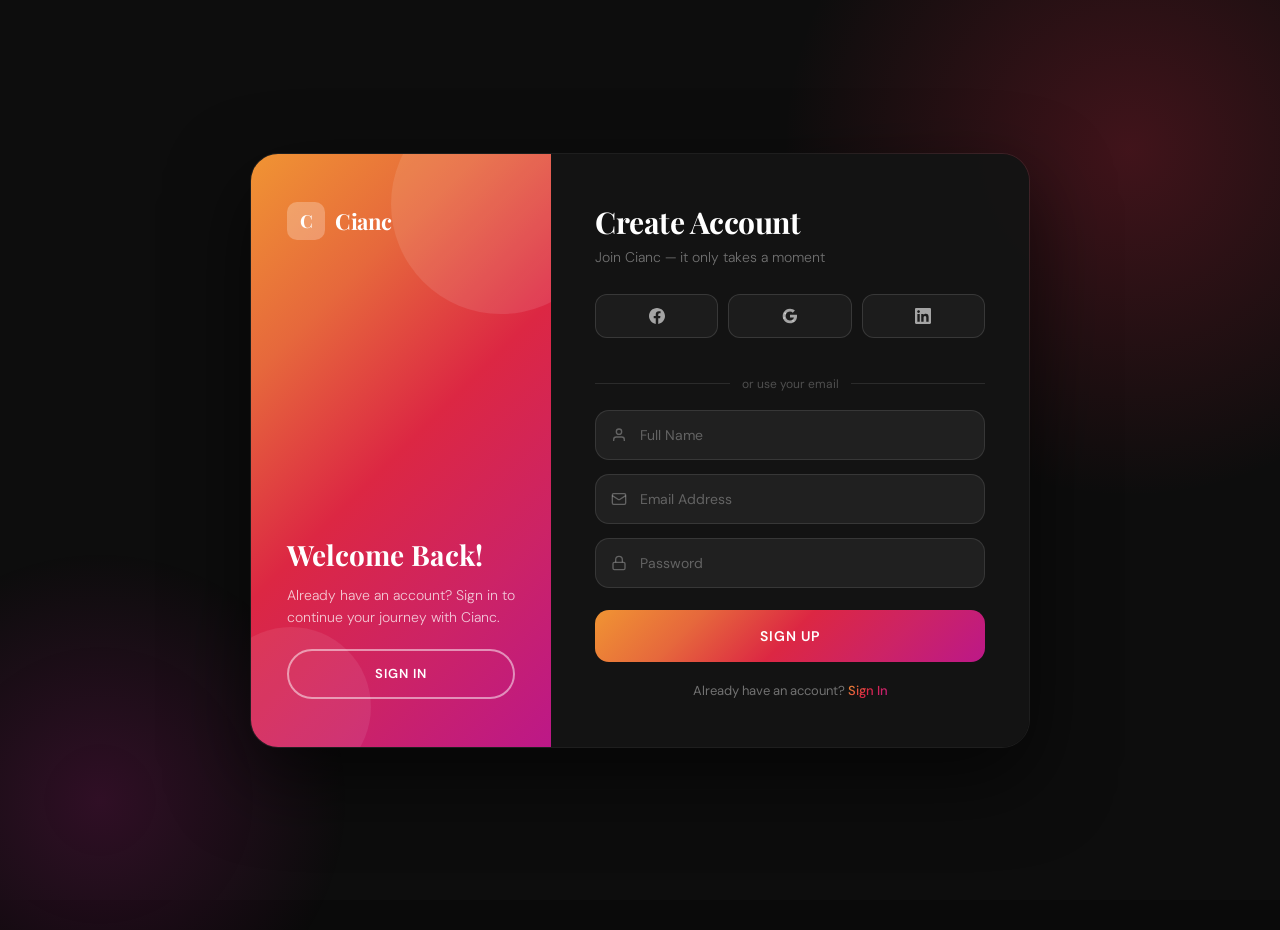
==== Home/index.html @ 983616e8 "Rename Index.html to Home/index.html" ====
<!DOCTYPE html>
<html lang="en">
<head>
<meta charset="UTF-8">
<meta name="viewport" content="width=device-width, initial-scale=1.0">
<title>Cianc</title>
<link href="https://fonts.googleapis.com/css2?family=Playfair+Display:wght@700&family=DM+Sans:wght@300;400;500;600&display=swap" rel="stylesheet">
<style>
  *, *::before, *::after { box-sizing: border-box; margin: 0; padding: 0; }

  :root {
    --ig-grad: linear-gradient(135deg, #f09433 0%, #e6683c 25%, #dc2743 50%, #cc2366 75%, #bc1888 100%);
    --ig-grad-soft: linear-gradient(135deg, #f7a44b 0%, #e8714f 25%, #e03c5a 50%, #d4317a 75%, #c42596 100%);
  }

  body {
    font-family: 'DM Sans', sans-serif;
    background: #0a0a0a;
    min-height: 100vh;
    overflow: hidden;
  }

  /* ───── VIEWS ───── */
  .view {
    position: absolute;
    inset: 0;
    display: flex;
    align-items: center;
    justify-content: center;
    opacity: 0;
    pointer-events: none;
    transition: opacity 0.6s ease, transform 0.6s ease;
  }
  .view.active {
    opacity: 1;
    pointer-events: all;
    transform: translateY(0) !important;
  }
  #view-signup { transform: translateY(30px); }
  #view-login  { transform: translateY(30px); }
  #view-home   { transform: translateY(30px); }

  /* ───── BG GRADIENT ───── */
  .bg-blob {
    position: fixed;
    inset: 0;
    z-index: -1;
    background: #0d0d0d;
  }
  .bg-blob::before {
    content: '';
    position: absolute;
    width: 700px; height: 700px;
    border-radius: 50%;
    background: radial-gradient(circle, rgba(220,39,67,0.25) 0%, transparent 70%);
    top: -200px; right: -200px;
    animation: pulse 6s ease-in-out infinite;
  }
  .bg-blob::after {
    content: '';
    position: absolute;
    width: 500px; height: 500px;
    border-radius: 50%;
    background: radial-gradient(circle, rgba(188,24,136,0.2) 0%, transparent 70%);
    bottom: -150px; left: -150px;
    animation: pulse 8s ease-in-out infinite reverse;
  }
  @keyframes pulse {
    0%, 100% { transform: scale(1); opacity: 0.7; }
    50% { transform: scale(1.15); opacity: 1; }
  }

  /* ───── CARD ───── */
  .card {
    background: rgba(255,255,255,0.04);
    backdrop-filter: blur(24px);
    border: 1px solid rgba(255,255,255,0.08);
    border-radius: 28px;
    width: 420px;
    max-width: 94vw;
    padding: 48px 44px;
    box-shadow: 0 30px 80px rgba(0,0,0,0.5);
  }

  /* ───── SPLIT CARD (signup) ───── */
  .split-card {
    display: flex;
    width: 780px;
    max-width: 96vw;
    min-height: 520px;
    border-radius: 28px;
    overflow: hidden;
    box-shadow: 0 30px 80px rgba(0,0,0,0.6);
    border: 1px solid rgba(255,255,255,0.07);
  }

  .split-left {
    width: 300px;
    flex-shrink: 0;
    background: var(--ig-grad);
    padding: 48px 36px;
    display: flex;
    flex-direction: column;
    justify-content: space-between;
    position: relative;
    overflow: hidden;
  }
  .split-left::before {
    content: '';
    position: absolute;
    width: 220px; height: 220px;
    border-radius: 50%;
    background: rgba(255,255,255,0.1);
    top: -60px; right: -60px;
  }
  .split-left::after {
    content: '';
    position: absolute;
    width: 160px; height: 160px;
    border-radius: 50%;
    background: rgba(255,255,255,0.08);
    bottom: -40px; left: -40px;
  }

  .split-left .brand {
    display: flex;
    align-items: center;
    gap: 10px;
    z-index: 1;
  }

  .split-right {
    flex: 1;
    background: rgba(20,20,20,0.98);
    padding: 48px 44px;
    display: flex;
    flex-direction: column;
    justify-content: center;
  }

  /* ───── LOGO ───── */
  .logo-icon {
    width: 38px; height: 38px;
    background: rgba(255,255,255,0.25);
    border-radius: 10px;
    display: flex; align-items: center; justify-content: center;
    font-family: 'Playfair Display', serif;
    font-size: 18px;
    color: white;
    font-weight: 700;
  }
  .logo-text {
    font-family: 'Playfair Display', serif;
    font-size: 22px;
    color: white;
    font-weight: 700;
    letter-spacing: -0.5px;
  }

  .card .logo-row {
    display: flex; align-items: center; gap: 10px;
    margin-bottom: 32px;
  }
  .card .logo-row .logo-icon {
    background: var(--ig-grad);
    width: 40px; height: 40px;
    border-radius: 12px;
  }
  .card .logo-row .logo-text {
    background: var(--ig-grad);
    -webkit-background-clip: text;
    -webkit-text-fill-color: transparent;
    background-clip: text;
    font-size: 26px;
  }

  /* ───── TYPOGRAPHY ───── */
  h1 {
    font-family: 'Playfair Display', serif;
    font-size: 30px;
    color: #fff;
    margin-bottom: 6px;
    letter-spacing: -0.5px;
  }
  .subtitle {
    font-size: 14px;
    color: rgba(255,255,255,0.4);
    margin-bottom: 28px;
    font-weight: 300;
  }

  .split-left h2 {
    font-family: 'Playfair Display', serif;
    font-size: 28px;
    color: white;
    margin-bottom: 12px;
    z-index: 1;
    line-height: 1.2;
  }
  .split-left p {
    font-size: 14px;
    color: rgba(255,255,255,0.75);
    font-weight: 300;
    line-height: 1.6;
    z-index: 1;
  }

  /* ───── SOCIAL BUTTONS ───── */
  .social-row {
    display: flex;
    gap: 10px;
    margin-bottom: 20px;
  }
  .social-btn {
    flex: 1;
    height: 44px;
    border: 1px solid rgba(255,255,255,0.12);
    background: rgba(255,255,255,0.04);
    border-radius: 12px;
    color: rgba(255,255,255,0.6);
    font-size: 13px;
    font-family: 'DM Sans', sans-serif;
    cursor: pointer;
    display: flex; align-items: center; justify-content: center; gap: 6px;
    transition: all 0.2s;
  }
  .social-btn:hover {
    background: rgba(255,255,255,0.08);
    color: white;
    border-color: rgba(255,255,255,0.2);
  }

  .divider {
    display: flex; align-items: center; gap: 12px;
    margin: 18px 0;
    color: rgba(255,255,255,0.25);
    font-size: 12px;
  }
  .divider::before, .divider::after {
    content: '';
    flex: 1;
    height: 1px;
    background: rgba(255,255,255,0.1);
  }

  /* ───── INPUTS ───── */
  .input-wrap {
    position: relative;
    margin-bottom: 14px;
  }
  .input-wrap svg {
    position: absolute;
    left: 16px; top: 50%; transform: translateY(-50%);
    width: 16px; height: 16px;
    color: rgba(255,255,255,0.3);
    pointer-events: none;
  }
  input {
    width: 100%;
    height: 50px;
    padding: 0 16px 0 44px;
    background: rgba(255,255,255,0.06);
    border: 1px solid rgba(255,255,255,0.1);
    border-radius: 14px;
    color: white;
    font-family: 'DM Sans', sans-serif;
    font-size: 14px;
    outline: none;
    transition: all 0.2s;
  }
  input::placeholder { color: rgba(255,255,255,0.3); }
  input:focus {
    background: rgba(255,255,255,0.08);
    border-color: #dc2743;
    box-shadow: 0 0 0 3px rgba(220,39,67,0.12);
  }

  /* ───── BUTTONS ───── */
  .btn-primary {
    width: 100%;
    height: 52px;
    background: var(--ig-grad);
    border: none;
    border-radius: 14px;
    color: white;
    font-family: 'DM Sans', sans-serif;
    font-size: 14px;
    font-weight: 600;
    letter-spacing: 1px;
    cursor: pointer;
    margin-top: 8px;
    position: relative;
    overflow: hidden;
    transition: transform 0.2s, box-shadow 0.2s;
  }
  .btn-primary::after {
    content: '';
    position: absolute;
    inset: 0;
    background: rgba(255,255,255,0);
    transition: background 0.2s;
  }
  .btn-primary:hover {
    transform: translateY(-2px);
    box-shadow: 0 12px 30px rgba(220,39,67,0.35);
  }
  .btn-primary:hover::after { background: rgba(255,255,255,0.08); }
  .btn-primary:active { transform: translateY(0); }

  .btn-outline {
    width: 100%;
    height: 50px;
    background: transparent;
    border: 2px solid rgba(255,255,255,0.5);
    border-radius: 25px;
    color: white;
    font-family: 'DM Sans', sans-serif;
    font-size: 13px;
    font-weight: 600;
    letter-spacing: 1px;
    cursor: pointer;
    z-index: 1;
    transition: all 0.2s;
    margin-top: 20px;
  }
  .btn-outline:hover {
    background: rgba(255,255,255,0.15);
    border-color: white;
  }

  /* ───── LINK ───── */
  .link-row {
    text-align: center;
    margin-top: 20px;
    font-size: 13px;
    color: rgba(255,255,255,0.4);
  }
  .link-row a {
    background: var(--ig-grad);
    -webkit-background-clip: text;
    -webkit-text-fill-color: transparent;
    background-clip: text;
    cursor: pointer;
    font-weight: 500;
    text-decoration: none;
  }
  .link-row a:hover { opacity: 0.8; }

  .forgot {
    text-align: right;
    margin-top: -6px;
    margin-bottom: 14px;
    font-size: 12px;
  }
  .forgot a {
    background: var(--ig-grad);
    -webkit-background-clip: text;
    -webkit-text-fill-color: transparent;
    background-clip: text;
    cursor: pointer;
  }

  /* ───── HOME PAGE ───── */
  #view-home {
    background: #0d0d0d;
    flex-direction: column;
    overflow-y: auto;
    overflow-x: hidden;
  }

  .home-nav {
    position: fixed;
    top: 0; left: 0; right: 0;
    height: 64px;
    background: rgba(13,13,13,0.9);
    backdrop-filter: blur(12px);
    border-bottom: 1px solid rgba(255,255,255,0.06);
    display: flex; align-items: center; justify-content: space-between;
    padding: 0 32px;
    z-index: 100;
  }
  .home-nav .nav-brand {
    display: flex; align-items: center; gap: 10px;
  }
  .home-nav .nav-brand .logo-icon {
    background: var(--ig-grad);
    width: 34px; height: 34px;
    border-radius: 10px;
    font-size: 16px;
  }
  .home-nav .nav-brand span {
    font-family: 'Playfair Display', serif;
    font-size: 22px;
    background: var(--ig-grad);
    -webkit-background-clip: text;
    -webkit-text-fill-color: transparent;
    background-clip: text;
  }
  .nav-avatar {
    width: 36px; height: 36px;
    border-radius: 50%;
    background: var(--ig-grad);
    display: flex; align-items: center; justify-content: center;
    font-weight: 600; font-size: 14px; color: white;
    cursor: pointer;
  }

  .home-content {
    padding-top: 100px;
    width: 100%;
    max-width: 900px;
    margin: 0 auto;
    padding-left: 24px;
    padding-right: 24px;
    padding-bottom: 60px;
  }

  .home-hero {
    text-align: center;
    padding: 60px 0 40px;
  }
  .home-hero h1 {
    font-size: 52px;
    line-height: 1.1;
    background: var(--ig-grad);
    -webkit-background-clip: text;
    -webkit-text-fill-color: transparent;
    background-clip: text;
    margin-bottom: 16px;
  }
  .home-hero p {
    font-size: 16px;
    color: rgba(255,255,255,0.45);
    max-width: 420px;
    margin: 0 auto;
    line-height: 1.7;
    font-weight: 300;
  }

  .home-greeting {
    text-align: center;
    margin-bottom: 10px;
    font-size: 14px;
    color: rgba(255,255,255,0.35);
    font-weight: 300;
  }
  .home-greeting strong {
    color: rgba(255,255,255,0.7);
    font-weight: 500;
  }

  .stats-row {
    display: grid;
    grid-template-columns: repeat(3, 1fr);
    gap: 16px;
    margin: 40px 0;
  }
  .stat-card {
    background: rgba(255,255,255,0.04);
    border: 1px solid rgba(255,255,255,0.07);
    border-radius: 20px;
    padding: 28px;
    text-align: center;
  }
  .stat-number {
    font-family: 'Playfair Display', serif;
    font-size: 36px;
    background: var(--ig-grad);
    -webkit-background-clip: text;
    -webkit-text-fill-color: transparent;
    background-clip: text;
  }
  .stat-label {
    font-size: 12px;
    color: rgba(255,255,255,0.35);
    margin-top: 4px;
    font-weight: 300;
    letter-spacing: 0.5px;
  }

  .feed-grid {
    display: grid;
    grid-template-columns: repeat(3, 1fr);
    gap: 12px;
    margin-top: 32px;
  }
  .feed-item {
    aspect-ratio: 1;
    border-radius: 16px;
    background: var(--ig-grad);
    position: relative;
    overflow: hidden;
    cursor: pointer;
  }
  .feed-item:nth-child(2) { background: linear-gradient(135deg, #4facfe, #00f2fe); }
  .feed-item:nth-child(3) { background: linear-gradient(135deg, #43e97b, #38f9d7); }
  .feed-item:nth-child(4) { background: linear-gradient(135deg, #fa709a, #fee140); }
  .feed-item:nth-child(5) { background: linear-gradient(135deg, #a18cd1, #fbc2eb); }
  .feed-item:nth-child(6) { background: linear-gradient(135deg, #ffecd2, #fcb69f); }
  .feed-item::after {
    content: '';
    position: absolute;
    inset: 0;
    background: rgba(0,0,0,0);
    transition: background 0.2s;
  }
  .feed-item:hover::after { background: rgba(0,0,0,0.25); }
  .feed-label {
    position: absolute; bottom: 14px; left: 14px;
    color: white;
    font-size: 12px;
    font-weight: 500;
    z-index: 1;
    text-shadow: 0 2px 6px rgba(0,0,0,0.3);
  }

  .section-title {
    font-family: 'Playfair Display', serif;
    font-size: 20px;
    color: white;
    margin: 40px 0 16px;
  }

  /* loading spinner for button */
  .btn-primary .spinner {
    display: none;
    width: 18px; height: 18px;
    border: 2px solid rgba(255,255,255,0.4);
    border-top-color: white;
    border-radius: 50%;
    animation: spin 0.6s linear infinite;
    margin: 0 auto;
  }
  @keyframes spin { to { transform: rotate(360deg); } }
  .btn-primary.loading .btn-label { display: none; }
  .btn-primary.loading .spinner { display: block; }

  /* error */
  .error-msg {
    color: #ff6b6b;
    font-size: 12px;
    margin-top: -8px;
    margin-bottom: 8px;
    display: none;
    padding-left: 4px;
  }
  .error-msg.show { display: block; }

  /* toast */
  .toast {
    position: fixed;
    bottom: 32px; left: 50%; transform: translateX(-50%) translateY(20px);
    background: rgba(30,30,30,0.95);
    border: 1px solid rgba(255,255,255,0.1);
    color: white; font-size: 13px;
    padding: 12px 24px;
    border-radius: 50px;
    backdrop-filter: blur(12px);
    opacity: 0;
    transition: all 0.3s;
    z-index: 999;
    white-space: nowrap;
  }
  .toast.show { opacity: 1; transform: translateX(-50%) translateY(0); }

  @media (max-width: 680px) {
    .split-card { flex-direction: column; }
    .split-left { width: 100%; padding: 32px 28px; }
    .split-right { padding: 28px; }
    .stats-row { grid-template-columns: repeat(2, 1fr); }
    .feed-grid { grid-template-columns: repeat(2, 1fr); }
    .home-hero h1 { font-size: 36px; }
    .card { padding: 36px 28px; }
  }
</style>
</head>
<body>

<div class="bg-blob"></div>
<div class="toast" id="toast"></div>

<!-- ═══ SIGNUP VIEW ═══ -->
<div class="view active" id="view-signup">
  <div class="split-card">
    <div class="split-left">
      <div class="brand">
        <div class="logo-icon">C</div>
        <span class="logo-text">Cianc</span>
      </div>
      <div>
        <h2>Welcome Back!</h2>
        <p>Already have an account? Sign in to continue your journey with Cianc.</p>
        <button class="btn-outline" onclick="switchView('login')">SIGN IN</button>
      </div>
    </div>
    <div class="split-right">
      <h1>Create Account</h1>
      <p class="subtitle">Join Cianc — it only takes a moment</p>

      <div class="social-row">
        <button class="social-btn">
          <svg viewBox="0 0 24 24" fill="currentColor" width="16" height="16"><path d="M24 12.073c0-6.627-5.373-12-12-12s-12 5.373-12 12c0 5.99 4.388 10.954 10.125 11.854v-8.385H7.078v-3.47h3.047V9.43c0-3.007 1.792-4.669 4.533-4.669 1.312 0 2.686.235 2.686.235v2.953H15.83c-1.491 0-1.956.925-1.956 1.874v2.25h3.328l-.532 3.47h-2.796v8.385C19.612 23.027 24 18.062 24 12.073z"/></svg>
        </button>
        <button class="social-btn">
          <svg viewBox="0 0 24 24" fill="currentColor" width="16" height="16"><path d="M22.56 12.25c0-.78-.07-1.53-.2-2.25H12v4.26h5.92c-.26 1.37-1.04 2.53-2.21 3.31v2.77h3.57c2.08-1.92 3.28-4.74 3.28-8.09z"/><path d="M12 23c2.97 0 5.46-.98 7.28-2.66l-3.57-2.77c-.98.66-2.23 1.06-3.71 1.06-2.86 0-5.29-1.93-6.16-4.53H2.18v2.84C3.99 20.53 7.7 23 12 23z"/><path d="M5.84 14.09c-.22-.66-.35-1.36-.35-2.09s.13-1.43.35-2.09V7.07H2.18C1.43 8.55 1 10.22 1 12s.43 3.45 1.18 4.93l2.85-2.22.81-.62z"/><path d="M12 5.38c1.62 0 3.06.56 4.21 1.64l3.15-3.15C17.45 2.09 14.97 1 12 1 7.7 1 3.99 3.47 2.18 7.07l3.66 2.84c.87-2.6 3.3-4.53 6.16-4.53z"/></svg>
        </button>
        <button class="social-btn">
          <svg viewBox="0 0 24 24" fill="currentColor" width="16" height="16"><path d="M20.447 20.452h-3.554v-5.569c0-1.328-.027-3.037-1.852-3.037-1.853 0-2.136 1.445-2.136 2.939v5.667H9.351V9h3.414v1.561h.046c.477-.9 1.637-1.85 3.37-1.85 3.601 0 4.267 2.37 4.267 5.455v6.286zM5.337 7.433c-1.144 0-2.063-.926-2.063-2.065 0-1.138.92-2.063 2.063-2.063 1.14 0 2.064.925 2.064 2.063 0 1.139-.925 2.065-2.064 2.065zm1.782 13.019H3.555V9h3.564v11.452zM22.225 0H1.771C.792 0 0 .774 0 1.729v20.542C0 23.227.792 24 1.771 24h20.451C23.2 24 24 23.227 24 22.271V1.729C24 .774 23.2 0 22.222 0h.003z"/></svg>
        </button>
      </div>

      <div class="divider">or use your email</div>

      <div class="input-wrap">
        <svg viewBox="0 0 24 24" fill="none" stroke="currentColor" stroke-width="2"><path d="M20 21v-2a4 4 0 0 0-4-4H8a4 4 0 0 0-4 4v2"/><circle cx="12" cy="7" r="4"/></svg>
        <input type="text" id="su-name" placeholder="Full Name">
      </div>
      <div class="input-wrap">
        <svg viewBox="0 0 24 24" fill="none" stroke="currentColor" stroke-width="2"><rect x="2" y="4" width="20" height="16" rx="2"/><path d="m22 7-8.97 5.7a1.94 1.94 0 0 1-2.06 0L2 7"/></svg>
        <input type="email" id="su-email" placeholder="Email Address">
      </div>
      <div class="input-wrap">
        <svg viewBox="0 0 24 24" fill="none" stroke="currentColor" stroke-width="2"><rect x="3" y="11" width="18" height="11" rx="2"/><path d="M7 11V7a5 5 0 0 1 10 0v4"/></svg>
        <input type="password" id="su-pass" placeholder="Password">
      </div>
      <div class="error-msg" id="su-error">Please fill in all fields.</div>
      <button class="btn-primary" id="su-btn" onclick="doSignup()">
        <span class="btn-label">SIGN UP</span>
        <div class="spinner"></div>
      </button>

      <div class="link-row">Already have an account? <a onclick="switchView('login')">Sign In</a></div>
    </div>
  </div>
</div>

<!-- ═══ LOGIN VIEW ═══ -->
<div class="view" id="view-login">
  <div class="split-card" style="flex-direction:row-reverse">
    <div class="split-left" style="border-radius: 0 28px 28px 0">
      <div class="brand">
        <div class="logo-icon">C</div>
        <span class="logo-text">Cianc</span>
      </div>
      <div>
        <h2>Hello, Friend!</h2>
        <p>New here? Create an account and start your journey with Cianc today.</p>
        <button class="btn-outline" onclick="switchView('signup')">SIGN UP</button>
      </div>
    </div>
    <div class="split-right" style="border-radius: 28px 0 0 28px">
      <h1>Sign In to Cianc</h1>
      <p class="subtitle">Good to see you again</p>

      <div class="social-row">
        <button class="social-btn">
          <svg viewBox="0 0 24 24" fill="currentColor" width="16" height="16"><path d="M24 12.073c0-6.627-5.373-12-12-12s-12 5.373-12 12c0 5.99 4.388 10.954 10.125 11.854v-8.385H7.078v-3.47h3.047V9.43c0-3.007 1.792-4.669 4.533-4.669 1.312 0 2.686.235 2.686.235v2.953H15.83c-1.491 0-1.956.925-1.956 1.874v2.25h3.328l-.532 3.47h-2.796v8.385C19.612 23.027 24 18.062 24 12.073z"/></svg>
        </button>
        <button class="social-btn">
          <svg viewBox="0 0 24 24" fill="currentColor" width="16" height="16"><path d="M22.56 12.25c0-.78-.07-1.53-.2-2.25H12v4.26h5.92c-.26 1.37-1.04 2.53-2.21 3.31v2.77h3.57c2.08-1.92 3.28-4.74 3.28-8.09z"/><path d="M12 23c2.97 0 5.46-.98 7.28-2.66l-3.57-2.77c-.98.66-2.23 1.06-3.71 1.06-2.86 0-5.29-1.93-6.16-4.53H2.18v2.84C3.99 20.53 7.7 23 12 23z"/><path d="M5.84 14.09c-.22-.66-.35-1.36-.35-2.09s.13-1.43.35-2.09V7.07H2.18C1.43 8.55 1 10.22 1 12s.43 3.45 1.18 4.93l2.85-2.22.81-.62z"/><path d="M12 5.38c1.62 0 3.06.56 4.21 1.64l3.15-3.15C17.45 2.09 14.97 1 12 1 7.7 1 3.99 3.47 2.18 7.07l3.66 2.84c.87-2.6 3.3-4.53 6.16-4.53z"/></svg>
        </button>
        <button class="social-btn">
          <svg viewBox="0 0 24 24" fill="currentColor" width="16" height="16"><path d="M20.447 20.452h-3.554v-5.569c0-1.328-.027-3.037-1.852-3.037-1.853 0-2.136 1.445-2.136 2.939v5.667H9.351V9h3.414v1.561h.046c.477-.9 1.637-1.85 3.37-1.85 3.601 0 4.267 2.37 4.267 5.455v6.286zM5.337 7.433c-1.144 0-2.063-.926-2.063-2.065 0-1.138.92-2.063 2.063-2.063 1.14 0 2.064.925 2.064 2.063 0 1.139-.925 2.065-2.064 2.065zm1.782 13.019H3.555V9h3.564v11.452zM22.225 0H1.771C.792 0 0 .774 0 1.729v20.542C0 23.227.792 24 1.771 24h20.451C23.2 24 24 23.227 24 22.271V1.729C24 .774 23.2 0 22.222 0h.003z"/></svg>
        </button>
      </div>

      <div class="divider">or use your email</div>

      <div class="input-wrap">
        <svg viewBox="0 0 24 24" fill="none" stroke="currentColor" stroke-width="2"><rect x="2" y="4" width="20" height="16" rx="2"/><path d="m22 7-8.97 5.7a1.94 1.94 0 0 1-2.06 0L2 7"/></svg>
        <input type="email" id="li-email" placeholder="Email Address">
      </div>
      <div class="input-wrap">
        <svg viewBox="0 0 24 24" fill="none" stroke="currentColor" stroke-width="2"><rect x="3" y="11" width="18" height="11" rx="2"/><path d="M7 11V7a5 5 0 0 1 10 0v4"/></svg>
        <input type="password" id="li-pass" placeholder="Password">
      </div>
      <div class="forgot"><a>Forgot your password?</a></div>
      <div class="error-msg" id="li-error">Please enter your email and password.</div>
      <button class="btn-primary" id="li-btn" onclick="doLogin()">
        <span class="btn-label">SIGN IN</span>
        <div class="spinner"></div>
      </button>

      <div class="link-row">New to Cianc? <a onclick="switchView('signup')">Create an account</a></div>
    </div>
  </div>
</div>

<!-- ═══ HOME VIEW ═══ -->
<div class="view" id="view-home">
  <nav class="home-nav">
    <div class="nav-brand">
      <div class="logo-icon">C</div>
      <span>Cianc</span>
    </div>
    <div class="nav-avatar" id="nav-av">U</div>
  </nav>

  <div class="home-content">
    <div class="home-hero">
      <div class="home-greeting">Welcome back, <strong id="user-name-display">Friend</strong></div>
      <h1>Your Creative Space</h1>
      <p>Share moments, discover stories, and connect with the people that matter most to you.</p>
    </div>

    <div class="stats-row">
      <div class="stat-card">
        <div class="stat-number">248</div>
        <div class="stat-label">POSTS</div>
      </div>
      <div class="stat-card">
        <div class="stat-number">4.2K</div>
        <div class="stat-label">FOLLOWERS</div>
      </div>
      <div class="stat-card">
        <div class="stat-number">531</div>
        <div class="stat-label">FOLLOWING</div>
      </div>
    </div>

    <div class="section-title">Explore</div>
    <div class="feed-grid">
      <div class="feed-item"><span class="feed-label">Trending</span></div>
      <div class="feed-item"><span class="feed-label">Travel</span></div>
      <div class="feed-item"><span class="feed-label">Nature</span></div>
      <div class="feed-item"><span class="feed-label">Design</span></div>
      <div class="feed-item"><span class="feed-label">Art</span></div>
      <div class="feed-item"><span class="feed-label">Lifestyle</span></div>
    </div>
  </div>
</div>

<script>
  let currentUser = {};

  function switchView(to) {
    document.querySelectorAll('.view').forEach(v => v.classList.remove('active'));
    const next = document.getElementById('view-' + to);
    // reset transform for animation
    if (to === 'login') next.style.transform = 'translateY(30px)';
    if (to === 'signup') next.style.transform = 'translateY(30px)';
    requestAnimationFrame(() => {
      next.classList.add('active');
    });
  }

  function showToast(msg) {
    const t = document.getElementById('toast');
    t.textContent = msg;
    t.classList.add('show');
    setTimeout(() => t.classList.remove('show'), 2800);
  }

  function setLoading(btn, on) {
    if (on) btn.classList.add('loading');
    else btn.classList.remove('loading');
  }

  function doSignup() {
    const name = document.getElementById('su-name').value.trim();
    const email = document.getElementById('su-email').value.trim();
    const pass = document.getElementById('su-pass').value;
    const err = document.getElementById('su-error');
    const btn = document.getElementById('su-btn');

    if (!name || !email || !pass) {
      err.textContent = 'Please fill in all fields.';
      err.classList.add('show');
      return;
    }
    if (!email.includes('@')) {
      err.textContent = 'Please enter a valid email.';
      err.classList.add('show');
      return;
    }
    if (pass.length < 6) {
      err.textContent = 'Password must be at least 6 characters.';
      err.classList.add('show');
      return;
    }
    err.classList.remove('show');
    setLoading(btn, true);

    // store user, go to home
    currentUser = { name, email };
    setTimeout(() => {
      setLoading(btn, false);
      goHome();
    }, 1200);
  }

  function doLogin() {
    const email = document.getElementById('li-email').value.trim();
    const pass = document.getElementById('li-pass').value;
    const err = document.getElementById('li-error');
    const btn = document.getElementById('li-btn');

    if (!email || !pass) {
      err.textContent = 'Please enter your email and password.';
      err.classList.add('show');
      return;
    }
    err.classList.remove('show');
    setLoading(btn, true);

    // mock login — accept any credentials
    currentUser = { name: email.split('@')[0], email };
    setTimeout(() => {
      setLoading(btn, false);
      goHome();
    }, 1200);
  }

  function goHome() {
    const displayName = currentUser.name
      ? currentUser.name.charAt(0).toUpperCase() + currentUser.name.slice(1)
      : 'Friend';
    document.getElementById('user-name-display').textContent = displayName;
    document.getElementById('nav-av').textContent = displayName.charAt(0).toUpperCase();

    document.querySelectorAll('.view').forEach(v => v.classList.remove('active'));
    const home = document.getElementById('view-home');
    home.style.transform = 'translateY(30px)';
    requestAnimationFrame(() => home.classList.add('active'));
    showToast('Welcome to Cianc, ' + displayName + '! 🎉');
  }

  // Allow Enter key on inputs
  document.addEventListener('keydown', e => {
    if (e.key !== 'Enter') return;
    if (document.getElementById('view-signup').classList.contains('active')) doSignup();
    else if (document.getElementById('view-login').classList.contains('active')) doLogin();
  });
</script>
</body>
</html>
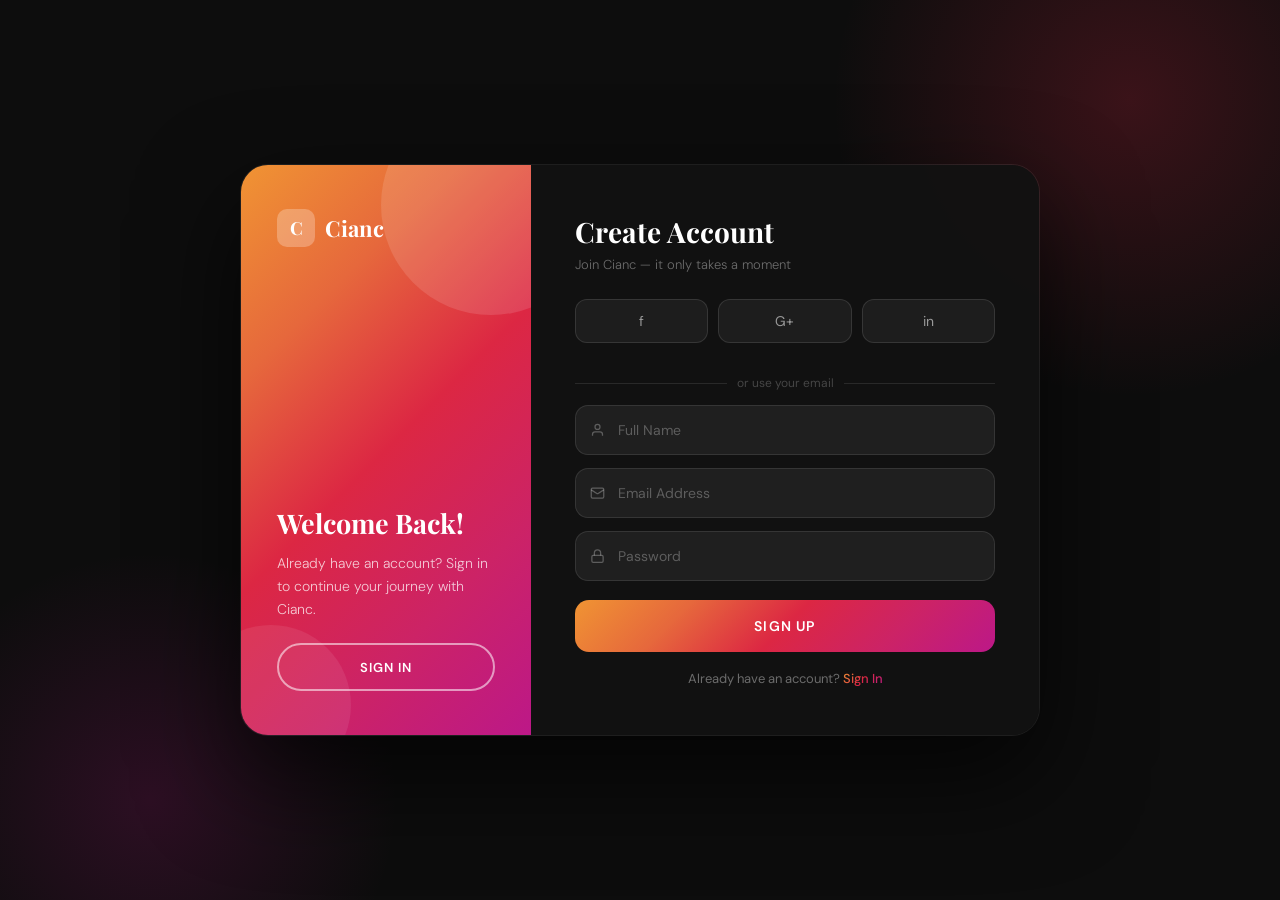
==== commit f0592bf4: "Add initial HTML structure and styles for Cianc" ====
--- a/Home/index.html
+++ b/Home/index.html
@@ -4,833 +4,455 @@
 <meta charset="UTF-8">
 <meta name="viewport" content="width=device-width, initial-scale=1.0">
 <title>Cianc</title>
-<link href="https://fonts.googleapis.com/css2?family=Playfair+Display:wght@700&family=DM+Sans:wght@300;400;500;600&display=swap" rel="stylesheet">
 <style>
-  *, *::before, *::after { box-sizing: border-box; margin: 0; padding: 0; }
-
-  :root {
-    --ig-grad: linear-gradient(135deg, #f09433 0%, #e6683c 25%, #dc2743 50%, #cc2366 75%, #bc1888 100%);
-    --ig-grad-soft: linear-gradient(135deg, #f7a44b 0%, #e8714f 25%, #e03c5a 50%, #d4317a 75%, #c42596 100%);
-  }
-
-  body {
-    font-family: 'DM Sans', sans-serif;
-    background: #0a0a0a;
-    min-height: 100vh;
-    overflow: hidden;
-  }
-
-  /* ───── VIEWS ───── */
-  .view {
-    position: absolute;
-    inset: 0;
-    display: flex;
-    align-items: center;
-    justify-content: center;
-    opacity: 0;
-    pointer-events: none;
-    transition: opacity 0.6s ease, transform 0.6s ease;
-  }
-  .view.active {
-    opacity: 1;
-    pointer-events: all;
-    transform: translateY(0) !important;
-  }
-  #view-signup { transform: translateY(30px); }
-  #view-login  { transform: translateY(30px); }
-  #view-home   { transform: translateY(30px); }
-
-  /* ───── BG GRADIENT ───── */
-  .bg-blob {
-    position: fixed;
-    inset: 0;
-    z-index: -1;
-    background: #0d0d0d;
-  }
-  .bg-blob::before {
-    content: '';
-    position: absolute;
-    width: 700px; height: 700px;
-    border-radius: 50%;
-    background: radial-gradient(circle, rgba(220,39,67,0.25) 0%, transparent 70%);
-    top: -200px; right: -200px;
-    animation: pulse 6s ease-in-out infinite;
-  }
-  .bg-blob::after {
-    content: '';
-    position: absolute;
-    width: 500px; height: 500px;
-    border-radius: 50%;
-    background: radial-gradient(circle, rgba(188,24,136,0.2) 0%, transparent 70%);
-    bottom: -150px; left: -150px;
-    animation: pulse 8s ease-in-out infinite reverse;
-  }
-  @keyframes pulse {
-    0%, 100% { transform: scale(1); opacity: 0.7; }
-    50% { transform: scale(1.15); opacity: 1; }
-  }
-
-  /* ───── CARD ───── */
-  .card {
-    background: rgba(255,255,255,0.04);
-    backdrop-filter: blur(24px);
-    border: 1px solid rgba(255,255,255,0.08);
-    border-radius: 28px;
-    width: 420px;
-    max-width: 94vw;
-    padding: 48px 44px;
-    box-shadow: 0 30px 80px rgba(0,0,0,0.5);
-  }
-
-  /* ───── SPLIT CARD (signup) ───── */
-  .split-card {
-    display: flex;
-    width: 780px;
-    max-width: 96vw;
-    min-height: 520px;
-    border-radius: 28px;
-    overflow: hidden;
-    box-shadow: 0 30px 80px rgba(0,0,0,0.6);
-    border: 1px solid rgba(255,255,255,0.07);
-  }
-
-  .split-left {
-    width: 300px;
-    flex-shrink: 0;
-    background: var(--ig-grad);
-    padding: 48px 36px;
-    display: flex;
-    flex-direction: column;
-    justify-content: space-between;
-    position: relative;
-    overflow: hidden;
-  }
-  .split-left::before {
-    content: '';
-    position: absolute;
-    width: 220px; height: 220px;
-    border-radius: 50%;
-    background: rgba(255,255,255,0.1);
-    top: -60px; right: -60px;
-  }
-  .split-left::after {
-    content: '';
-    position: absolute;
-    width: 160px; height: 160px;
-    border-radius: 50%;
-    background: rgba(255,255,255,0.08);
-    bottom: -40px; left: -40px;
-  }
-
-  .split-left .brand {
-    display: flex;
-    align-items: center;
-    gap: 10px;
-    z-index: 1;
-  }
-
-  .split-right {
-    flex: 1;
-    background: rgba(20,20,20,0.98);
-    padding: 48px 44px;
-    display: flex;
-    flex-direction: column;
-    justify-content: center;
-  }
-
-  /* ───── LOGO ───── */
-  .logo-icon {
-    width: 38px; height: 38px;
-    background: rgba(255,255,255,0.25);
-    border-radius: 10px;
-    display: flex; align-items: center; justify-content: center;
-    font-family: 'Playfair Display', serif;
-    font-size: 18px;
-    color: white;
-    font-weight: 700;
-  }
-  .logo-text {
-    font-family: 'Playfair Display', serif;
-    font-size: 22px;
-    color: white;
-    font-weight: 700;
-    letter-spacing: -0.5px;
-  }
-
-  .card .logo-row {
-    display: flex; align-items: center; gap: 10px;
-    margin-bottom: 32px;
-  }
-  .card .logo-row .logo-icon {
-    background: var(--ig-grad);
-    width: 40px; height: 40px;
-    border-radius: 12px;
-  }
-  .card .logo-row .logo-text {
-    background: var(--ig-grad);
-    -webkit-background-clip: text;
-    -webkit-text-fill-color: transparent;
-    background-clip: text;
-    font-size: 26px;
-  }
-
-  /* ───── TYPOGRAPHY ───── */
-  h1 {
-    font-family: 'Playfair Display', serif;
-    font-size: 30px;
-    color: #fff;
-    margin-bottom: 6px;
-    letter-spacing: -0.5px;
-  }
-  .subtitle {
-    font-size: 14px;
-    color: rgba(255,255,255,0.4);
-    margin-bottom: 28px;
-    font-weight: 300;
-  }
-
-  .split-left h2 {
-    font-family: 'Playfair Display', serif;
-    font-size: 28px;
-    color: white;
-    margin-bottom: 12px;
-    z-index: 1;
-    line-height: 1.2;
-  }
-  .split-left p {
-    font-size: 14px;
-    color: rgba(255,255,255,0.75);
-    font-weight: 300;
-    line-height: 1.6;
-    z-index: 1;
-  }
-
-  /* ───── SOCIAL BUTTONS ───── */
-  .social-row {
-    display: flex;
-    gap: 10px;
-    margin-bottom: 20px;
-  }
-  .social-btn {
-    flex: 1;
-    height: 44px;
-    border: 1px solid rgba(255,255,255,0.12);
-    background: rgba(255,255,255,0.04);
-    border-radius: 12px;
-    color: rgba(255,255,255,0.6);
-    font-size: 13px;
-    font-family: 'DM Sans', sans-serif;
-    cursor: pointer;
-    display: flex; align-items: center; justify-content: center; gap: 6px;
-    transition: all 0.2s;
-  }
-  .social-btn:hover {
-    background: rgba(255,255,255,0.08);
-    color: white;
-    border-color: rgba(255,255,255,0.2);
-  }
-
-  .divider {
-    display: flex; align-items: center; gap: 12px;
-    margin: 18px 0;
-    color: rgba(255,255,255,0.25);
-    font-size: 12px;
-  }
-  .divider::before, .divider::after {
-    content: '';
-    flex: 1;
-    height: 1px;
-    background: rgba(255,255,255,0.1);
-  }
-
-  /* ───── INPUTS ───── */
-  .input-wrap {
-    position: relative;
-    margin-bottom: 14px;
-  }
-  .input-wrap svg {
-    position: absolute;
-    left: 16px; top: 50%; transform: translateY(-50%);
-    width: 16px; height: 16px;
-    color: rgba(255,255,255,0.3);
-    pointer-events: none;
-  }
-  input {
-    width: 100%;
-    height: 50px;
-    padding: 0 16px 0 44px;
-    background: rgba(255,255,255,0.06);
-    border: 1px solid rgba(255,255,255,0.1);
-    border-radius: 14px;
-    color: white;
-    font-family: 'DM Sans', sans-serif;
-    font-size: 14px;
-    outline: none;
-    transition: all 0.2s;
-  }
-  input::placeholder { color: rgba(255,255,255,0.3); }
-  input:focus {
-    background: rgba(255,255,255,0.08);
-    border-color: #dc2743;
-    box-shadow: 0 0 0 3px rgba(220,39,67,0.12);
-  }
-
-  /* ───── BUTTONS ───── */
-  .btn-primary {
-    width: 100%;
-    height: 52px;
-    background: var(--ig-grad);
-    border: none;
-    border-radius: 14px;
-    color: white;
-    font-family: 'DM Sans', sans-serif;
-    font-size: 14px;
-    font-weight: 600;
-    letter-spacing: 1px;
-    cursor: pointer;
-    margin-top: 8px;
-    position: relative;
-    overflow: hidden;
-    transition: transform 0.2s, box-shadow 0.2s;
-  }
-  .btn-primary::after {
-    content: '';
-    position: absolute;
-    inset: 0;
-    background: rgba(255,255,255,0);
-    transition: background 0.2s;
-  }
-  .btn-primary:hover {
-    transform: translateY(-2px);
-    box-shadow: 0 12px 30px rgba(220,39,67,0.35);
-  }
-  .btn-primary:hover::after { background: rgba(255,255,255,0.08); }
-  .btn-primary:active { transform: translateY(0); }
-
-  .btn-outline {
-    width: 100%;
-    height: 50px;
-    background: transparent;
-    border: 2px solid rgba(255,255,255,0.5);
-    border-radius: 25px;
-    color: white;
-    font-family: 'DM Sans', sans-serif;
-    font-size: 13px;
-    font-weight: 600;
-    letter-spacing: 1px;
-    cursor: pointer;
-    z-index: 1;
-    transition: all 0.2s;
-    margin-top: 20px;
-  }
-  .btn-outline:hover {
-    background: rgba(255,255,255,0.15);
-    border-color: white;
-  }
-
-  /* ───── LINK ───── */
-  .link-row {
-    text-align: center;
-    margin-top: 20px;
-    font-size: 13px;
-    color: rgba(255,255,255,0.4);
-  }
-  .link-row a {
-    background: var(--ig-grad);
-    -webkit-background-clip: text;
-    -webkit-text-fill-color: transparent;
-    background-clip: text;
-    cursor: pointer;
-    font-weight: 500;
-    text-decoration: none;
-  }
-  .link-row a:hover { opacity: 0.8; }
-
-  .forgot {
-    text-align: right;
-    margin-top: -6px;
-    margin-bottom: 14px;
-    font-size: 12px;
-  }
-  .forgot a {
-    background: var(--ig-grad);
-    -webkit-background-clip: text;
-    -webkit-text-fill-color: transparent;
-    background-clip: text;
-    cursor: pointer;
-  }
-
-  /* ───── HOME PAGE ───── */
-  #view-home {
-    background: #0d0d0d;
-    flex-direction: column;
-    overflow-y: auto;
-    overflow-x: hidden;
-  }
-
-  .home-nav {
-    position: fixed;
-    top: 0; left: 0; right: 0;
-    height: 64px;
-    background: rgba(13,13,13,0.9);
-    backdrop-filter: blur(12px);
-    border-bottom: 1px solid rgba(255,255,255,0.06);
-    display: flex; align-items: center; justify-content: space-between;
-    padding: 0 32px;
-    z-index: 100;
-  }
-  .home-nav .nav-brand {
-    display: flex; align-items: center; gap: 10px;
-  }
-  .home-nav .nav-brand .logo-icon {
-    background: var(--ig-grad);
-    width: 34px; height: 34px;
-    border-radius: 10px;
-    font-size: 16px;
-  }
-  .home-nav .nav-brand span {
-    font-family: 'Playfair Display', serif;
-    font-size: 22px;
-    background: var(--ig-grad);
-    -webkit-background-clip: text;
-    -webkit-text-fill-color: transparent;
-    background-clip: text;
-  }
-  .nav-avatar {
-    width: 36px; height: 36px;
-    border-radius: 50%;
-    background: var(--ig-grad);
-    display: flex; align-items: center; justify-content: center;
-    font-weight: 600; font-size: 14px; color: white;
-    cursor: pointer;
-  }
-
-  .home-content {
-    padding-top: 100px;
-    width: 100%;
-    max-width: 900px;
-    margin: 0 auto;
-    padding-left: 24px;
-    padding-right: 24px;
-    padding-bottom: 60px;
-  }
-
-  .home-hero {
-    text-align: center;
-    padding: 60px 0 40px;
-  }
-  .home-hero h1 {
-    font-size: 52px;
-    line-height: 1.1;
-    background: var(--ig-grad);
-    -webkit-background-clip: text;
-    -webkit-text-fill-color: transparent;
-    background-clip: text;
-    margin-bottom: 16px;
-  }
-  .home-hero p {
-    font-size: 16px;
-    color: rgba(255,255,255,0.45);
-    max-width: 420px;
-    margin: 0 auto;
-    line-height: 1.7;
-    font-weight: 300;
-  }
-
-  .home-greeting {
-    text-align: center;
-    margin-bottom: 10px;
-    font-size: 14px;
-    color: rgba(255,255,255,0.35);
-    font-weight: 300;
-  }
-  .home-greeting strong {
-    color: rgba(255,255,255,0.7);
-    font-weight: 500;
-  }
-
-  .stats-row {
-    display: grid;
-    grid-template-columns: repeat(3, 1fr);
-    gap: 16px;
-    margin: 40px 0;
-  }
-  .stat-card {
-    background: rgba(255,255,255,0.04);
-    border: 1px solid rgba(255,255,255,0.07);
-    border-radius: 20px;
-    padding: 28px;
-    text-align: center;
-  }
-  .stat-number {
-    font-family: 'Playfair Display', serif;
-    font-size: 36px;
-    background: var(--ig-grad);
-    -webkit-background-clip: text;
-    -webkit-text-fill-color: transparent;
-    background-clip: text;
-  }
-  .stat-label {
-    font-size: 12px;
-    color: rgba(255,255,255,0.35);
-    margin-top: 4px;
-    font-weight: 300;
-    letter-spacing: 0.5px;
-  }
-
-  .feed-grid {
-    display: grid;
-    grid-template-columns: repeat(3, 1fr);
-    gap: 12px;
-    margin-top: 32px;
-  }
-  .feed-item {
-    aspect-ratio: 1;
-    border-radius: 16px;
-    background: var(--ig-grad);
-    position: relative;
-    overflow: hidden;
-    cursor: pointer;
-  }
-  .feed-item:nth-child(2) { background: linear-gradient(135deg, #4facfe, #00f2fe); }
-  .feed-item:nth-child(3) { background: linear-gradient(135deg, #43e97b, #38f9d7); }
-  .feed-item:nth-child(4) { background: linear-gradient(135deg, #fa709a, #fee140); }
-  .feed-item:nth-child(5) { background: linear-gradient(135deg, #a18cd1, #fbc2eb); }
-  .feed-item:nth-child(6) { background: linear-gradient(135deg, #ffecd2, #fcb69f); }
-  .feed-item::after {
-    content: '';
-    position: absolute;
-    inset: 0;
-    background: rgba(0,0,0,0);
-    transition: background 0.2s;
-  }
-  .feed-item:hover::after { background: rgba(0,0,0,0.25); }
-  .feed-label {
-    position: absolute; bottom: 14px; left: 14px;
-    color: white;
-    font-size: 12px;
-    font-weight: 500;
-    z-index: 1;
-    text-shadow: 0 2px 6px rgba(0,0,0,0.3);
-  }
-
-  .section-title {
-    font-family: 'Playfair Display', serif;
-    font-size: 20px;
-    color: white;
-    margin: 40px 0 16px;
-  }
-
-  /* loading spinner for button */
-  .btn-primary .spinner {
-    display: none;
-    width: 18px; height: 18px;
-    border: 2px solid rgba(255,255,255,0.4);
-    border-top-color: white;
-    border-radius: 50%;
-    animation: spin 0.6s linear infinite;
-    margin: 0 auto;
-  }
-  @keyframes spin { to { transform: rotate(360deg); } }
-  .btn-primary.loading .btn-label { display: none; }
-  .btn-primary.loading .spinner { display: block; }
-
-  /* error */
-  .error-msg {
-    color: #ff6b6b;
-    font-size: 12px;
-    margin-top: -8px;
-    margin-bottom: 8px;
-    display: none;
-    padding-left: 4px;
-  }
-  .error-msg.show { display: block; }
-
-  /* toast */
-  .toast {
-    position: fixed;
-    bottom: 32px; left: 50%; transform: translateX(-50%) translateY(20px);
-    background: rgba(30,30,30,0.95);
-    border: 1px solid rgba(255,255,255,0.1);
-    color: white; font-size: 13px;
-    padding: 12px 24px;
-    border-radius: 50px;
-    backdrop-filter: blur(12px);
-    opacity: 0;
-    transition: all 0.3s;
-    z-index: 999;
-    white-space: nowrap;
-  }
-  .toast.show { opacity: 1; transform: translateX(-50%) translateY(0); }
-
-  @media (max-width: 680px) {
-    .split-card { flex-direction: column; }
-    .split-left { width: 100%; padding: 32px 28px; }
-    .split-right { padding: 28px; }
-    .stats-row { grid-template-columns: repeat(2, 1fr); }
-    .feed-grid { grid-template-columns: repeat(2, 1fr); }
-    .home-hero h1 { font-size: 36px; }
-    .card { padding: 36px 28px; }
-  }
+@import url('https://fonts.googleapis.com/css2?family=Playfair+Display:wght@700&family=DM+Sans:wght@300;400;500;600&display=swap');
+
+*, *::before, *::after { box-sizing: border-box; margin: 0; padding: 0; }
+
+:root {
+  --grad: linear-gradient(135deg, #f09433 0%, #e6683c 25%, #dc2743 50%, #cc2366 75%, #bc1888 100%);
+}
+
+html, body {
+  width: 100%; height: 100%;
+  font-family: 'DM Sans', Arial, sans-serif;
+  background: #0d0d0d;
+  overflow: hidden;
+}
+
+#bg {
+  position: fixed; inset: 0; z-index: 0;
+  background: #0d0d0d; overflow: hidden;
+}
+#bg::before {
+  content: ''; position: absolute;
+  width: 600px; height: 600px; border-radius: 50%;
+  background: radial-gradient(circle, rgba(220,39,67,.22) 0%, transparent 70%);
+  top: -200px; right: -150px;
+  animation: blob 7s ease-in-out infinite;
+}
+#bg::after {
+  content: ''; position: absolute;
+  width: 500px; height: 500px; border-radius: 50%;
+  background: radial-gradient(circle, rgba(188,24,136,.18) 0%, transparent 70%);
+  bottom: -150px; left: -100px;
+  animation: blob 9s ease-in-out infinite reverse;
+}
+@keyframes blob { 0%,100%{transform:scale(1)} 50%{transform:scale(1.2)} }
+
+.view {
+  position: fixed; inset: 0; z-index: 1;
+  display: flex; align-items: center; justify-content: center;
+  opacity: 0; pointer-events: none;
+  transition: opacity .5s ease, transform .5s ease;
+  transform: translateY(20px);
+}
+.view.active { opacity: 1; pointer-events: all; transform: translateY(0); }
+
+/* SPLIT CARD */
+.split-card {
+  display: flex; width: 800px; max-width: 96vw;
+  min-height: 520px; border-radius: 28px; overflow: hidden;
+  box-shadow: 0 40px 100px rgba(0,0,0,.7);
+  border: 1px solid rgba(255,255,255,.07);
+}
+
+.panel {
+  width: 290px; flex-shrink: 0;
+  background: var(--grad);
+  padding: 44px 36px;
+  display: flex; flex-direction: column; justify-content: space-between;
+  position: relative; overflow: hidden;
+}
+.panel::before {
+  content:''; position:absolute; width:220px; height:220px; border-radius:50%;
+  background:rgba(255,255,255,.12); top:-70px; right:-70px;
+}
+.panel::after {
+  content:''; position:absolute; width:160px; height:160px; border-radius:50%;
+  background:rgba(255,255,255,.08); bottom:-50px; left:-50px;
+}
+.panel-brand { display:flex; align-items:center; gap:10px; z-index:1; }
+.panel-icon {
+  width:38px; height:38px; border-radius:10px;
+  background:rgba(255,255,255,.25);
+  display:flex; align-items:center; justify-content:center;
+  font-size:18px; font-weight:700; color:#fff;
+  font-family:'Playfair Display',Georgia,serif;
+}
+.panel-name { font-family:'Playfair Display',Georgia,serif; font-size:22px; color:#fff; font-weight:700; }
+.panel-body { z-index:1; }
+.panel-body h2 {
+  font-family:'Playfair Display',Georgia,serif;
+  font-size:27px; color:#fff; margin-bottom:12px; line-height:1.2;
+}
+.panel-body p { font-size:14px; color:rgba(255,255,255,.75); line-height:1.65; font-weight:300; }
+
+.form-panel {
+  flex:1; background:rgba(18,18,18,.98);
+  padding:48px 44px;
+  display:flex; flex-direction:column; justify-content:center;
+}
+.form-panel h1 {
+  font-family:'Playfair Display',Georgia,serif;
+  font-size:28px; color:#fff; margin-bottom:6px;
+}
+.form-panel .sub { font-size:13px; color:rgba(255,255,255,.38); margin-bottom:26px; font-weight:300; }
+
+.socials { display:flex; gap:10px; margin-bottom:18px; }
+.soc-btn {
+  flex:1; height:44px; border-radius:12px;
+  background:rgba(255,255,255,.05);
+  border:1px solid rgba(255,255,255,.11);
+  color:rgba(255,255,255,.55); font-size:14px;
+  cursor:pointer; display:flex; align-items:center; justify-content:center;
+  font-family:'DM Sans',Arial,sans-serif;
+  transition:background .2s,color .2s;
+}
+.soc-btn:hover { background:rgba(255,255,255,.1); color:#fff; }
+
+.divider {
+  display:flex; align-items:center; gap:10px;
+  color:rgba(255,255,255,.22); font-size:12px; margin:14px 0;
+}
+.divider::before,.divider::after { content:''; flex:1; height:1px; background:rgba(255,255,255,.1); }
+
+.field { position:relative; margin-bottom:13px; }
+.field svg {
+  position:absolute; left:15px; top:50%; transform:translateY(-50%);
+  width:15px; height:15px; color:rgba(255,255,255,.28); pointer-events:none;
+}
+.field input {
+  width:100%; height:50px; padding:0 16px 0 42px;
+  background:rgba(255,255,255,.06);
+  border:1px solid rgba(255,255,255,.1);
+  border-radius:13px; color:#fff;
+  font-family:'DM Sans',Arial,sans-serif; font-size:14px; outline:none;
+  transition:border-color .2s,box-shadow .2s;
+}
+.field input::placeholder { color:rgba(255,255,255,.28); }
+.field input:focus {
+  border-color:#dc2743;
+  box-shadow:0 0 0 3px rgba(220,39,67,.13);
+  background:rgba(255,255,255,.08);
+}
+
+.errmsg { color:#ff6b6b; font-size:12px; padding-left:4px; margin-top:-6px; margin-bottom:8px; display:none; }
+.errmsg.show { display:block; }
+
+.forgot { text-align:right; margin-top:-4px; margin-bottom:12px; font-size:12px; }
+.forgot a {
+  background:var(--grad); -webkit-background-clip:text;
+  -webkit-text-fill-color:transparent; background-clip:text; cursor:pointer;
+}
+
+.btn-primary {
+  width:100%; height:52px; border-radius:14px;
+  background:var(--grad); border:none; color:#fff;
+  font-family:'DM Sans',Arial,sans-serif;
+  font-size:14px; font-weight:600; letter-spacing:1.2px;
+  cursor:pointer; margin-top:6px; position:relative; overflow:hidden;
+  transition:transform .2s,box-shadow .2s;
+}
+.btn-primary:hover { transform:translateY(-2px); box-shadow:0 14px 34px rgba(220,39,67,.32); }
+.btn-primary:active { transform:none; }
+.btn-primary .spin {
+  display:none; width:18px; height:18px; margin:0 auto;
+  border:2px solid rgba(255,255,255,.35); border-top-color:#fff;
+  border-radius:50%; animation:spin .6s linear infinite;
+}
+@keyframes spin { to{transform:rotate(360deg)} }
+.btn-primary.loading .lbl { display:none; }
+.btn-primary.loading .spin { display:block; }
+
+.btn-outline {
+  width:100%; height:48px; border-radius:24px;
+  background:transparent; border:2px solid rgba(255,255,255,.55); color:#fff;
+  font-family:'DM Sans',Arial,sans-serif;
+  font-size:13px; font-weight:600; letter-spacing:1px;
+  cursor:pointer; margin-top:22px; z-index:1; position:relative;
+  transition:background .2s;
+}
+.btn-outline:hover { background:rgba(255,255,255,.15); }
+
+.link-row { text-align:center; margin-top:18px; font-size:13px; color:rgba(255,255,255,.38); }
+.link-row a {
+  background:var(--grad); -webkit-background-clip:text;
+  -webkit-text-fill-color:transparent; background-clip:text;
+  cursor:pointer; font-weight:500;
+}
+
+/* HOME */
+#view-home { flex-direction:column; overflow-y:auto; overflow-x:hidden; align-items:stretch; }
+.nav {
+  position:sticky; top:0;
+  background:rgba(10,10,10,.92); backdrop-filter:blur(14px);
+  border-bottom:1px solid rgba(255,255,255,.06);
+  height:62px; display:flex; align-items:center;
+  justify-content:space-between; padding:0 30px; z-index:10; flex-shrink:0;
+}
+.nav-brand { display:flex; align-items:center; gap:10px; }
+.nav-icon {
+  width:34px; height:34px; border-radius:10px; background:var(--grad);
+  display:flex; align-items:center; justify-content:center;
+  font-size:16px; font-weight:700; color:#fff;
+  font-family:'Playfair Display',Georgia,serif;
+}
+.nav-title {
+  font-family:'Playfair Display',Georgia,serif; font-size:22px;
+  background:var(--grad); -webkit-background-clip:text;
+  -webkit-text-fill-color:transparent; background-clip:text;
+}
+.nav-av {
+  width:36px; height:36px; border-radius:50%; background:var(--grad);
+  display:flex; align-items:center; justify-content:center;
+  font-size:14px; font-weight:600; color:#fff; cursor:pointer;
+}
+
+.home-inner { max-width:860px; margin:0 auto; padding:50px 24px 70px; width:100%; }
+.hero { text-align:center; padding:30px 0 36px; }
+.hero-greet { font-size:13px; color:rgba(255,255,255,.35); margin-bottom:10px; }
+.hero-greet strong { color:rgba(255,255,255,.65); font-weight:500; }
+.hero h1 {
+  font-family:'Playfair Display',Georgia,serif; font-size:48px; line-height:1.1;
+  background:var(--grad); -webkit-background-clip:text;
+  -webkit-text-fill-color:transparent; background-clip:text; margin-bottom:14px;
+}
+.hero p { font-size:15px; color:rgba(255,255,255,.38); max-width:400px; margin:0 auto; line-height:1.7; font-weight:300; }
+
+.stats { display:grid; grid-template-columns:repeat(3,1fr); gap:14px; margin:28px 0; }
+.stat {
+  background:rgba(255,255,255,.04); border:1px solid rgba(255,255,255,.07);
+  border-radius:18px; padding:26px; text-align:center;
+}
+.stat-n {
+  font-family:'Playfair Display',Georgia,serif; font-size:34px;
+  background:var(--grad); -webkit-background-clip:text;
+  -webkit-text-fill-color:transparent; background-clip:text;
+}
+.stat-l { font-size:11px; color:rgba(255,255,255,.3); margin-top:4px; letter-spacing:.6px; }
+
+.sec-title { font-family:'Playfair Display',Georgia,serif; font-size:19px; color:#fff; margin:32px 0 14px; }
+.grid { display:grid; grid-template-columns:repeat(3,1fr); gap:10px; }
+.tile { aspect-ratio:1; border-radius:16px; position:relative; overflow:hidden; cursor:pointer; }
+.tile:nth-child(1){background:var(--grad)}
+.tile:nth-child(2){background:linear-gradient(135deg,#4facfe,#00f2fe)}
+.tile:nth-child(3){background:linear-gradient(135deg,#43e97b,#38f9d7)}
+.tile:nth-child(4){background:linear-gradient(135deg,#fa709a,#fee140)}
+.tile:nth-child(5){background:linear-gradient(135deg,#a18cd1,#fbc2eb)}
+.tile:nth-child(6){background:linear-gradient(135deg,#ffecd2,#fcb69f)}
+.tile::after { content:''; position:absolute; inset:0; background:rgba(0,0,0,0); transition:background .2s; }
+.tile:hover::after { background:rgba(0,0,0,.25); }
+.tile-lbl {
+  position:absolute; bottom:12px; left:12px; color:#fff;
+  font-size:12px; font-weight:500; z-index:1;
+  text-shadow:0 2px 6px rgba(0,0,0,.35);
+}
+
+.toast {
+  position:fixed; bottom:28px; left:50%;
+  transform:translateX(-50%) translateY(16px);
+  background:rgba(25,25,25,.96); border:1px solid rgba(255,255,255,.1);
+  color:#fff; font-size:13px; padding:11px 22px; border-radius:50px;
+  backdrop-filter:blur(14px); opacity:0; transition:all .3s; z-index:999; white-space:nowrap;
+}
+.toast.show { opacity:1; transform:translateX(-50%) translateY(0); }
+
+@media(max-width:640px){
+  .split-card{flex-direction:column}
+  .panel{width:100%;padding:28px 24px}
+  .form-panel{padding:28px 22px}
+  .stats{grid-template-columns:repeat(2,1fr)}
+  .grid{grid-template-columns:repeat(2,1fr)}
+  .hero h1{font-size:34px}
+}
 </style>
 </head>
 <body>
-
-<div class="bg-blob"></div>
+<div id="bg"></div>
 <div class="toast" id="toast"></div>
 
-<!-- ═══ SIGNUP VIEW ═══ -->
+<!-- ====== SIGNUP ====== -->
 <div class="view active" id="view-signup">
   <div class="split-card">
-    <div class="split-left">
-      <div class="brand">
-        <div class="logo-icon">C</div>
-        <span class="logo-text">Cianc</span>
-      </div>
-      <div>
+    <div class="panel">
+      <div class="panel-brand">
+        <div class="panel-icon">C</div>
+        <span class="panel-name">Cianc</span>
+      </div>
+      <div class="panel-body">
         <h2>Welcome Back!</h2>
         <p>Already have an account? Sign in to continue your journey with Cianc.</p>
-        <button class="btn-outline" onclick="switchView('login')">SIGN IN</button>
-      </div>
-    </div>
-    <div class="split-right">
+        <button class="btn-outline" onclick="go('login')">SIGN IN</button>
+      </div>
+    </div>
+    <div class="form-panel">
       <h1>Create Account</h1>
-      <p class="subtitle">Join Cianc — it only takes a moment</p>
-
-      <div class="social-row">
-        <button class="social-btn">
-          <svg viewBox="0 0 24 24" fill="currentColor" width="16" height="16"><path d="M24 12.073c0-6.627-5.373-12-12-12s-12 5.373-12 12c0 5.99 4.388 10.954 10.125 11.854v-8.385H7.078v-3.47h3.047V9.43c0-3.007 1.792-4.669 4.533-4.669 1.312 0 2.686.235 2.686.235v2.953H15.83c-1.491 0-1.956.925-1.956 1.874v2.25h3.328l-.532 3.47h-2.796v8.385C19.612 23.027 24 18.062 24 12.073z"/></svg>
-        </button>
-        <button class="social-btn">
-          <svg viewBox="0 0 24 24" fill="currentColor" width="16" height="16"><path d="M22.56 12.25c0-.78-.07-1.53-.2-2.25H12v4.26h5.92c-.26 1.37-1.04 2.53-2.21 3.31v2.77h3.57c2.08-1.92 3.28-4.74 3.28-8.09z"/><path d="M12 23c2.97 0 5.46-.98 7.28-2.66l-3.57-2.77c-.98.66-2.23 1.06-3.71 1.06-2.86 0-5.29-1.93-6.16-4.53H2.18v2.84C3.99 20.53 7.7 23 12 23z"/><path d="M5.84 14.09c-.22-.66-.35-1.36-.35-2.09s.13-1.43.35-2.09V7.07H2.18C1.43 8.55 1 10.22 1 12s.43 3.45 1.18 4.93l2.85-2.22.81-.62z"/><path d="M12 5.38c1.62 0 3.06.56 4.21 1.64l3.15-3.15C17.45 2.09 14.97 1 12 1 7.7 1 3.99 3.47 2.18 7.07l3.66 2.84c.87-2.6 3.3-4.53 6.16-4.53z"/></svg>
-        </button>
-        <button class="social-btn">
-          <svg viewBox="0 0 24 24" fill="currentColor" width="16" height="16"><path d="M20.447 20.452h-3.554v-5.569c0-1.328-.027-3.037-1.852-3.037-1.853 0-2.136 1.445-2.136 2.939v5.667H9.351V9h3.414v1.561h.046c.477-.9 1.637-1.85 3.37-1.85 3.601 0 4.267 2.37 4.267 5.455v6.286zM5.337 7.433c-1.144 0-2.063-.926-2.063-2.065 0-1.138.92-2.063 2.063-2.063 1.14 0 2.064.925 2.064 2.063 0 1.139-.925 2.065-2.064 2.065zm1.782 13.019H3.555V9h3.564v11.452zM22.225 0H1.771C.792 0 0 .774 0 1.729v20.542C0 23.227.792 24 1.771 24h20.451C23.2 24 24 23.227 24 22.271V1.729C24 .774 23.2 0 22.222 0h.003z"/></svg>
-        </button>
-      </div>
-
+      <p class="sub">Join Cianc — it only takes a moment</p>
+      <div class="socials">
+        <button class="soc-btn">f</button>
+        <button class="soc-btn">G+</button>
+        <button class="soc-btn">in</button>
+      </div>
       <div class="divider">or use your email</div>
-
-      <div class="input-wrap">
+      <div class="field">
         <svg viewBox="0 0 24 24" fill="none" stroke="currentColor" stroke-width="2"><path d="M20 21v-2a4 4 0 0 0-4-4H8a4 4 0 0 0-4 4v2"/><circle cx="12" cy="7" r="4"/></svg>
         <input type="text" id="su-name" placeholder="Full Name">
       </div>
-      <div class="input-wrap">
+      <div class="field">
         <svg viewBox="0 0 24 24" fill="none" stroke="currentColor" stroke-width="2"><rect x="2" y="4" width="20" height="16" rx="2"/><path d="m22 7-8.97 5.7a1.94 1.94 0 0 1-2.06 0L2 7"/></svg>
         <input type="email" id="su-email" placeholder="Email Address">
       </div>
-      <div class="input-wrap">
+      <div class="field">
         <svg viewBox="0 0 24 24" fill="none" stroke="currentColor" stroke-width="2"><rect x="3" y="11" width="18" height="11" rx="2"/><path d="M7 11V7a5 5 0 0 1 10 0v4"/></svg>
         <input type="password" id="su-pass" placeholder="Password">
       </div>
-      <div class="error-msg" id="su-error">Please fill in all fields.</div>
+      <p class="errmsg" id="su-err"></p>
       <button class="btn-primary" id="su-btn" onclick="doSignup()">
-        <span class="btn-label">SIGN UP</span>
-        <div class="spinner"></div>
+        <span class="lbl">SIGN UP</span><div class="spin"></div>
       </button>
-
-      <div class="link-row">Already have an account? <a onclick="switchView('login')">Sign In</a></div>
+      <div class="link-row">Already have an account? <a onclick="go('login')">Sign In</a></div>
     </div>
   </div>
 </div>
 
-<!-- ═══ LOGIN VIEW ═══ -->
+<!-- ====== LOGIN ====== -->
 <div class="view" id="view-login">
   <div class="split-card" style="flex-direction:row-reverse">
-    <div class="split-left" style="border-radius: 0 28px 28px 0">
-      <div class="brand">
-        <div class="logo-icon">C</div>
-        <span class="logo-text">Cianc</span>
-      </div>
-      <div>
+    <div class="panel" style="border-radius:0 28px 28px 0">
+      <div class="panel-brand">
+        <div class="panel-icon">C</div>
+        <span class="panel-name">Cianc</span>
+      </div>
+      <div class="panel-body">
         <h2>Hello, Friend!</h2>
         <p>New here? Create an account and start your journey with Cianc today.</p>
-        <button class="btn-outline" onclick="switchView('signup')">SIGN UP</button>
-      </div>
-    </div>
-    <div class="split-right" style="border-radius: 28px 0 0 28px">
+        <button class="btn-outline" onclick="go('signup')">SIGN UP</button>
+      </div>
+    </div>
+    <div class="form-panel" style="border-radius:28px 0 0 28px">
       <h1>Sign In to Cianc</h1>
-      <p class="subtitle">Good to see you again</p>
-
-      <div class="social-row">
-        <button class="social-btn">
-          <svg viewBox="0 0 24 24" fill="currentColor" width="16" height="16"><path d="M24 12.073c0-6.627-5.373-12-12-12s-12 5.373-12 12c0 5.99 4.388 10.954 10.125 11.854v-8.385H7.078v-3.47h3.047V9.43c0-3.007 1.792-4.669 4.533-4.669 1.312 0 2.686.235 2.686.235v2.953H15.83c-1.491 0-1.956.925-1.956 1.874v2.25h3.328l-.532 3.47h-2.796v8.385C19.612 23.027 24 18.062 24 12.073z"/></svg>
-        </button>
-        <button class="social-btn">
-          <svg viewBox="0 0 24 24" fill="currentColor" width="16" height="16"><path d="M22.56 12.25c0-.78-.07-1.53-.2-2.25H12v4.26h5.92c-.26 1.37-1.04 2.53-2.21 3.31v2.77h3.57c2.08-1.92 3.28-4.74 3.28-8.09z"/><path d="M12 23c2.97 0 5.46-.98 7.28-2.66l-3.57-2.77c-.98.66-2.23 1.06-3.71 1.06-2.86 0-5.29-1.93-6.16-4.53H2.18v2.84C3.99 20.53 7.7 23 12 23z"/><path d="M5.84 14.09c-.22-.66-.35-1.36-.35-2.09s.13-1.43.35-2.09V7.07H2.18C1.43 8.55 1 10.22 1 12s.43 3.45 1.18 4.93l2.85-2.22.81-.62z"/><path d="M12 5.38c1.62 0 3.06.56 4.21 1.64l3.15-3.15C17.45 2.09 14.97 1 12 1 7.7 1 3.99 3.47 2.18 7.07l3.66 2.84c.87-2.6 3.3-4.53 6.16-4.53z"/></svg>
-        </button>
-        <button class="social-btn">
-          <svg viewBox="0 0 24 24" fill="currentColor" width="16" height="16"><path d="M20.447 20.452h-3.554v-5.569c0-1.328-.027-3.037-1.852-3.037-1.853 0-2.136 1.445-2.136 2.939v5.667H9.351V9h3.414v1.561h.046c.477-.9 1.637-1.85 3.37-1.85 3.601 0 4.267 2.37 4.267 5.455v6.286zM5.337 7.433c-1.144 0-2.063-.926-2.063-2.065 0-1.138.92-2.063 2.063-2.063 1.14 0 2.064.925 2.064 2.063 0 1.139-.925 2.065-2.064 2.065zm1.782 13.019H3.555V9h3.564v11.452zM22.225 0H1.771C.792 0 0 .774 0 1.729v20.542C0 23.227.792 24 1.771 24h20.451C23.2 24 24 23.227 24 22.271V1.729C24 .774 23.2 0 22.222 0h.003z"/></svg>
-        </button>
-      </div>
-
+      <p class="sub">Good to see you again</p>
+      <div class="socials">
+        <button class="soc-btn">f</button>
+        <button class="soc-btn">G+</button>
+        <button class="soc-btn">in</button>
+      </div>
       <div class="divider">or use your email</div>
-
-      <div class="input-wrap">
+      <div class="field">
         <svg viewBox="0 0 24 24" fill="none" stroke="currentColor" stroke-width="2"><rect x="2" y="4" width="20" height="16" rx="2"/><path d="m22 7-8.97 5.7a1.94 1.94 0 0 1-2.06 0L2 7"/></svg>
         <input type="email" id="li-email" placeholder="Email Address">
       </div>
-      <div class="input-wrap">
+      <div class="field">
         <svg viewBox="0 0 24 24" fill="none" stroke="currentColor" stroke-width="2"><rect x="3" y="11" width="18" height="11" rx="2"/><path d="M7 11V7a5 5 0 0 1 10 0v4"/></svg>
         <input type="password" id="li-pass" placeholder="Password">
       </div>
       <div class="forgot"><a>Forgot your password?</a></div>
-      <div class="error-msg" id="li-error">Please enter your email and password.</div>
+      <p class="errmsg" id="li-err"></p>
       <button class="btn-primary" id="li-btn" onclick="doLogin()">
-        <span class="btn-label">SIGN IN</span>
-        <div class="spinner"></div>
+        <span class="lbl">SIGN IN</span><div class="spin"></div>
       </button>
-
-      <div class="link-row">New to Cianc? <a onclick="switchView('signup')">Create an account</a></div>
+      <div class="link-row">New to Cianc? <a onclick="go('signup')">Create an account</a></div>
     </div>
   </div>
 </div>
 
-<!-- ═══ HOME VIEW ═══ -->
+<!-- ====== HOME ====== -->
 <div class="view" id="view-home">
-  <nav class="home-nav">
+  <nav class="nav">
     <div class="nav-brand">
-      <div class="logo-icon">C</div>
-      <span>Cianc</span>
-    </div>
-    <div class="nav-avatar" id="nav-av">U</div>
+      <div class="nav-icon">C</div>
+      <span class="nav-title">Cianc</span>
+    </div>
+    <div class="nav-av" id="nav-av">U</div>
   </nav>
-
-  <div class="home-content">
-    <div class="home-hero">
-      <div class="home-greeting">Welcome back, <strong id="user-name-display">Friend</strong></div>
+  <div class="home-inner">
+    <div class="hero">
+      <div class="hero-greet">Welcome back, <strong id="uname">Friend</strong></div>
       <h1>Your Creative Space</h1>
       <p>Share moments, discover stories, and connect with the people that matter most to you.</p>
     </div>
-
-    <div class="stats-row">
-      <div class="stat-card">
-        <div class="stat-number">248</div>
-        <div class="stat-label">POSTS</div>
-      </div>
-      <div class="stat-card">
-        <div class="stat-number">4.2K</div>
-        <div class="stat-label">FOLLOWERS</div>
-      </div>
-      <div class="stat-card">
-        <div class="stat-number">531</div>
-        <div class="stat-label">FOLLOWING</div>
-      </div>
-    </div>
-
-    <div class="section-title">Explore</div>
-    <div class="feed-grid">
-      <div class="feed-item"><span class="feed-label">Trending</span></div>
-      <div class="feed-item"><span class="feed-label">Travel</span></div>
-      <div class="feed-item"><span class="feed-label">Nature</span></div>
-      <div class="feed-item"><span class="feed-label">Design</span></div>
-      <div class="feed-item"><span class="feed-label">Art</span></div>
-      <div class="feed-item"><span class="feed-label">Lifestyle</span></div>
+    <div class="stats">
+      <div class="stat"><div class="stat-n">248</div><div class="stat-l">POSTS</div></div>
+      <div class="stat"><div class="stat-n">4.2K</div><div class="stat-l">FOLLOWERS</div></div>
+      <div class="stat"><div class="stat-n">531</div><div class="stat-l">FOLLOWING</div></div>
+    </div>
+    <div class="sec-title">Explore</div>
+    <div class="grid">
+      <div class="tile"><span class="tile-lbl">Trending</span></div>
+      <div class="tile"><span class="tile-lbl">Travel</span></div>
+      <div class="tile"><span class="tile-lbl">Nature</span></div>
+      <div class="tile"><span class="tile-lbl">Design</span></div>
+      <div class="tile"><span class="tile-lbl">Art</span></div>
+      <div class="tile"><span class="tile-lbl">Lifestyle</span></div>
     </div>
   </div>
 </div>
 
 <script>
-  let currentUser = {};
-
-  function switchView(to) {
-    document.querySelectorAll('.view').forEach(v => v.classList.remove('active'));
-    const next = document.getElementById('view-' + to);
-    // reset transform for animation
-    if (to === 'login') next.style.transform = 'translateY(30px)';
-    if (to === 'signup') next.style.transform = 'translateY(30px)';
-    requestAnimationFrame(() => {
-      next.classList.add('active');
-    });
-  }
-
-  function showToast(msg) {
-    const t = document.getElementById('toast');
-    t.textContent = msg;
-    t.classList.add('show');
-    setTimeout(() => t.classList.remove('show'), 2800);
-  }
-
-  function setLoading(btn, on) {
-    if (on) btn.classList.add('loading');
-    else btn.classList.remove('loading');
-  }
-
-  function doSignup() {
-    const name = document.getElementById('su-name').value.trim();
-    const email = document.getElementById('su-email').value.trim();
-    const pass = document.getElementById('su-pass').value;
-    const err = document.getElementById('su-error');
-    const btn = document.getElementById('su-btn');
-
-    if (!name || !email || !pass) {
-      err.textContent = 'Please fill in all fields.';
-      err.classList.add('show');
-      return;
-    }
-    if (!email.includes('@')) {
-      err.textContent = 'Please enter a valid email.';
-      err.classList.add('show');
-      return;
-    }
-    if (pass.length < 6) {
-      err.textContent = 'Password must be at least 6 characters.';
-      err.classList.add('show');
-      return;
-    }
-    err.classList.remove('show');
-    setLoading(btn, true);
-
-    // store user, go to home
-    currentUser = { name, email };
-    setTimeout(() => {
-      setLoading(btn, false);
-      goHome();
-    }, 1200);
-  }
-
-  function doLogin() {
-    const email = document.getElementById('li-email').value.trim();
-    const pass = document.getElementById('li-pass').value;
-    const err = document.getElementById('li-error');
-    const btn = document.getElementById('li-btn');
-
-    if (!email || !pass) {
-      err.textContent = 'Please enter your email and password.';
-      err.classList.add('show');
-      return;
-    }
-    err.classList.remove('show');
-    setLoading(btn, true);
-
-    // mock login — accept any credentials
-    currentUser = { name: email.split('@')[0], email };
-    setTimeout(() => {
-      setLoading(btn, false);
-      goHome();
-    }, 1200);
-  }
-
-  function goHome() {
-    const displayName = currentUser.name
-      ? currentUser.name.charAt(0).toUpperCase() + currentUser.name.slice(1)
-      : 'Friend';
-    document.getElementById('user-name-display').textContent = displayName;
-    document.getElementById('nav-av').textContent = displayName.charAt(0).toUpperCase();
-
-    document.querySelectorAll('.view').forEach(v => v.classList.remove('active'));
-    const home = document.getElementById('view-home');
-    home.style.transform = 'translateY(30px)';
-    requestAnimationFrame(() => home.classList.add('active'));
-    showToast('Welcome to Cianc, ' + displayName + '! 🎉');
-  }
-
-  // Allow Enter key on inputs
-  document.addEventListener('keydown', e => {
-    if (e.key !== 'Enter') return;
-    if (document.getElementById('view-signup').classList.contains('active')) doSignup();
-    else if (document.getElementById('view-login').classList.contains('active')) doLogin();
+var user = {};
+
+function go(to) {
+  document.querySelectorAll('.view').forEach(function(v) {
+    v.classList.remove('active');
   });
+  var next = document.getElementById('view-' + to);
+  next.style.transform = 'translateY(20px)';
+  setTimeout(function() { next.classList.add('active'); }, 20);
+}
+
+function toast(msg) {
+  var t = document.getElementById('toast');
+  t.textContent = msg;
+  t.classList.add('show');
+  setTimeout(function() { t.classList.remove('show'); }, 3000);
+}
+
+function setLoading(id, on) {
+  document.getElementById(id).classList[on ? 'add' : 'remove']('loading');
+}
+
+function doSignup() {
+  var n = document.getElementById('su-name').value.trim();
+  var e = document.getElementById('su-email').value.trim();
+  var p = document.getElementById('su-pass').value;
+  var err = document.getElementById('su-err');
+  if (!n || !e || !p) { err.textContent = 'Please fill in all fields.'; err.classList.add('show'); return; }
+  if (p.length < 6) { err.textContent = 'Password must be at least 6 characters.'; err.classList.add('show'); return; }
+  err.classList.remove('show');
+  setLoading('su-btn', true);
+  user = { name: n, email: e };
+  setTimeout(function() { setLoading('su-btn', false); goHome(); }, 1300);
+}
+
+function doLogin() {
+  var e = document.getElementById('li-email').value.trim();
+  var p = document.getElementById('li-pass').value;
+  var err = document.getElementById('li-err');
+  if (!e || !p) { err.textContent = 'Please enter your email and password.'; err.classList.add('show'); return; }
+  err.classList.remove('show');
+  setLoading('li-btn', true);
+  user = { name: e.split('@')[0], email: e };
+  setTimeout(function() { setLoading('li-btn', false); goHome(); }, 1300);
+}
+
+function goHome() {
+  var name = user.name ? user.name.charAt(0).toUpperCase() + user.name.slice(1) : 'Friend';
+  document.getElementById('uname').textContent = name;
+  document.getElementById('nav-av').textContent = name.charAt(0).toUpperCase();
+  document.querySelectorAll('.view').forEach(function(v) { v.classList.remove('active'); });
+  var home = document.getElementById('view-home');
+  home.style.transform = 'translateY(20px)';
+  setTimeout(function() { home.classList.add('active'); }, 20);
+  setTimeout(function() { toast('Welcome to Cianc, ' + name + '!'); }, 600);
+}
+
+document.addEventListener('keydown', function(e) {
+  if (e.key !== 'Enter') return;
+  if (document.getElementById('view-signup').classList.contains('active')) doSignup();
+  else if (document.getElementById('view-login').classList.contains('active')) doLogin();
+});
 </script>
 </body>
-</html>
+     </html>
+     
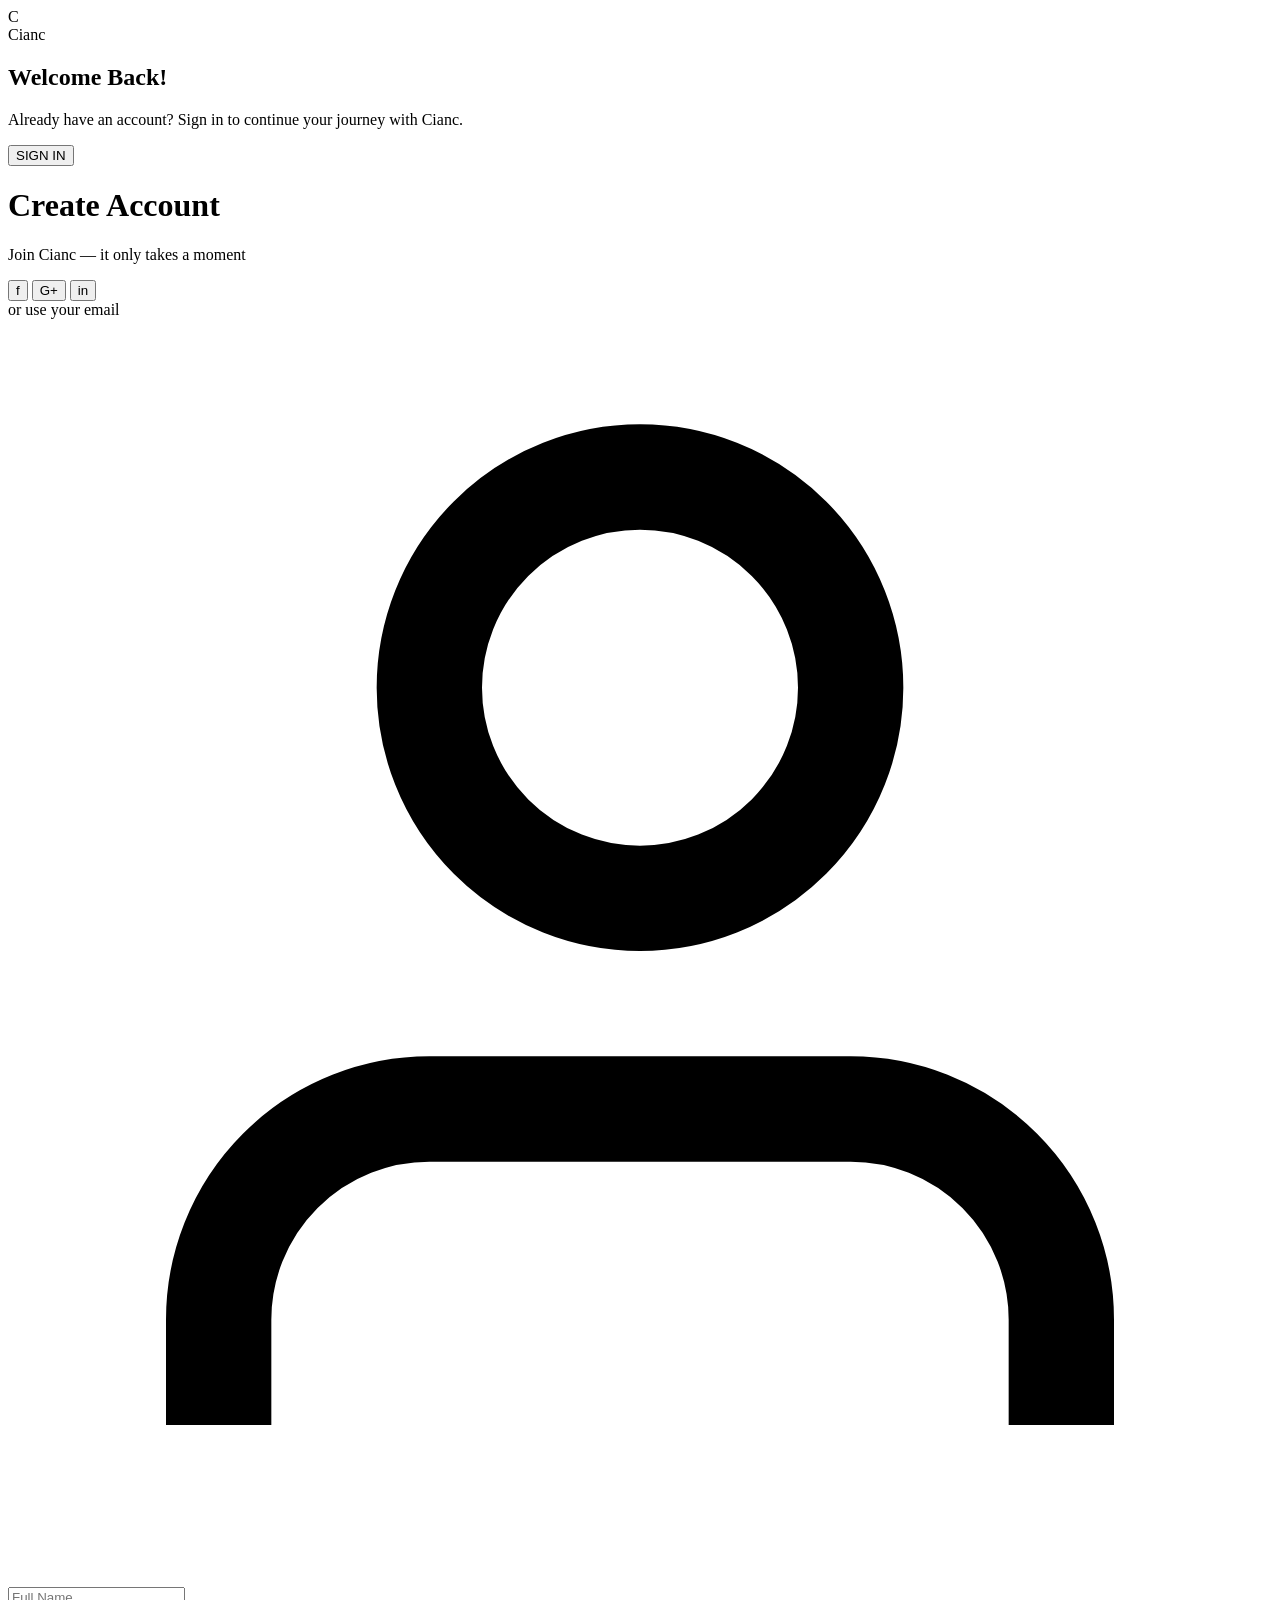
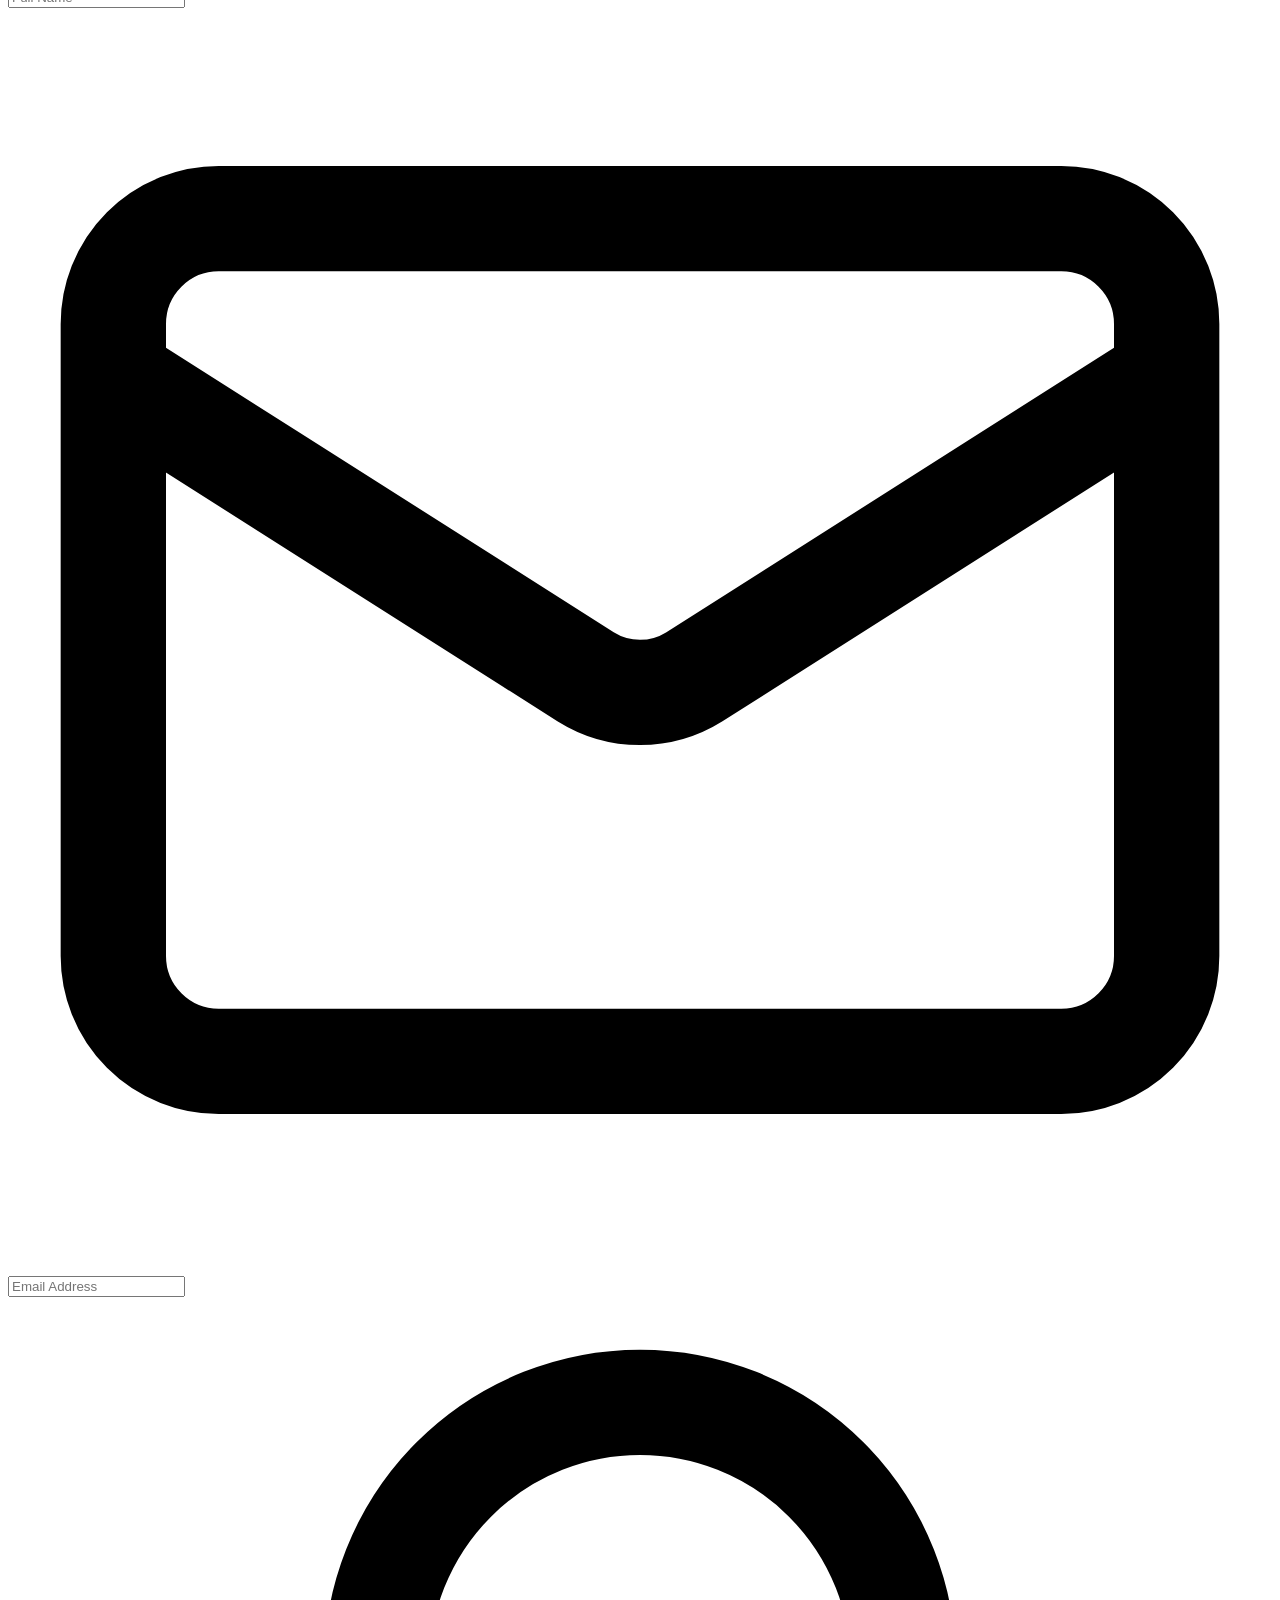
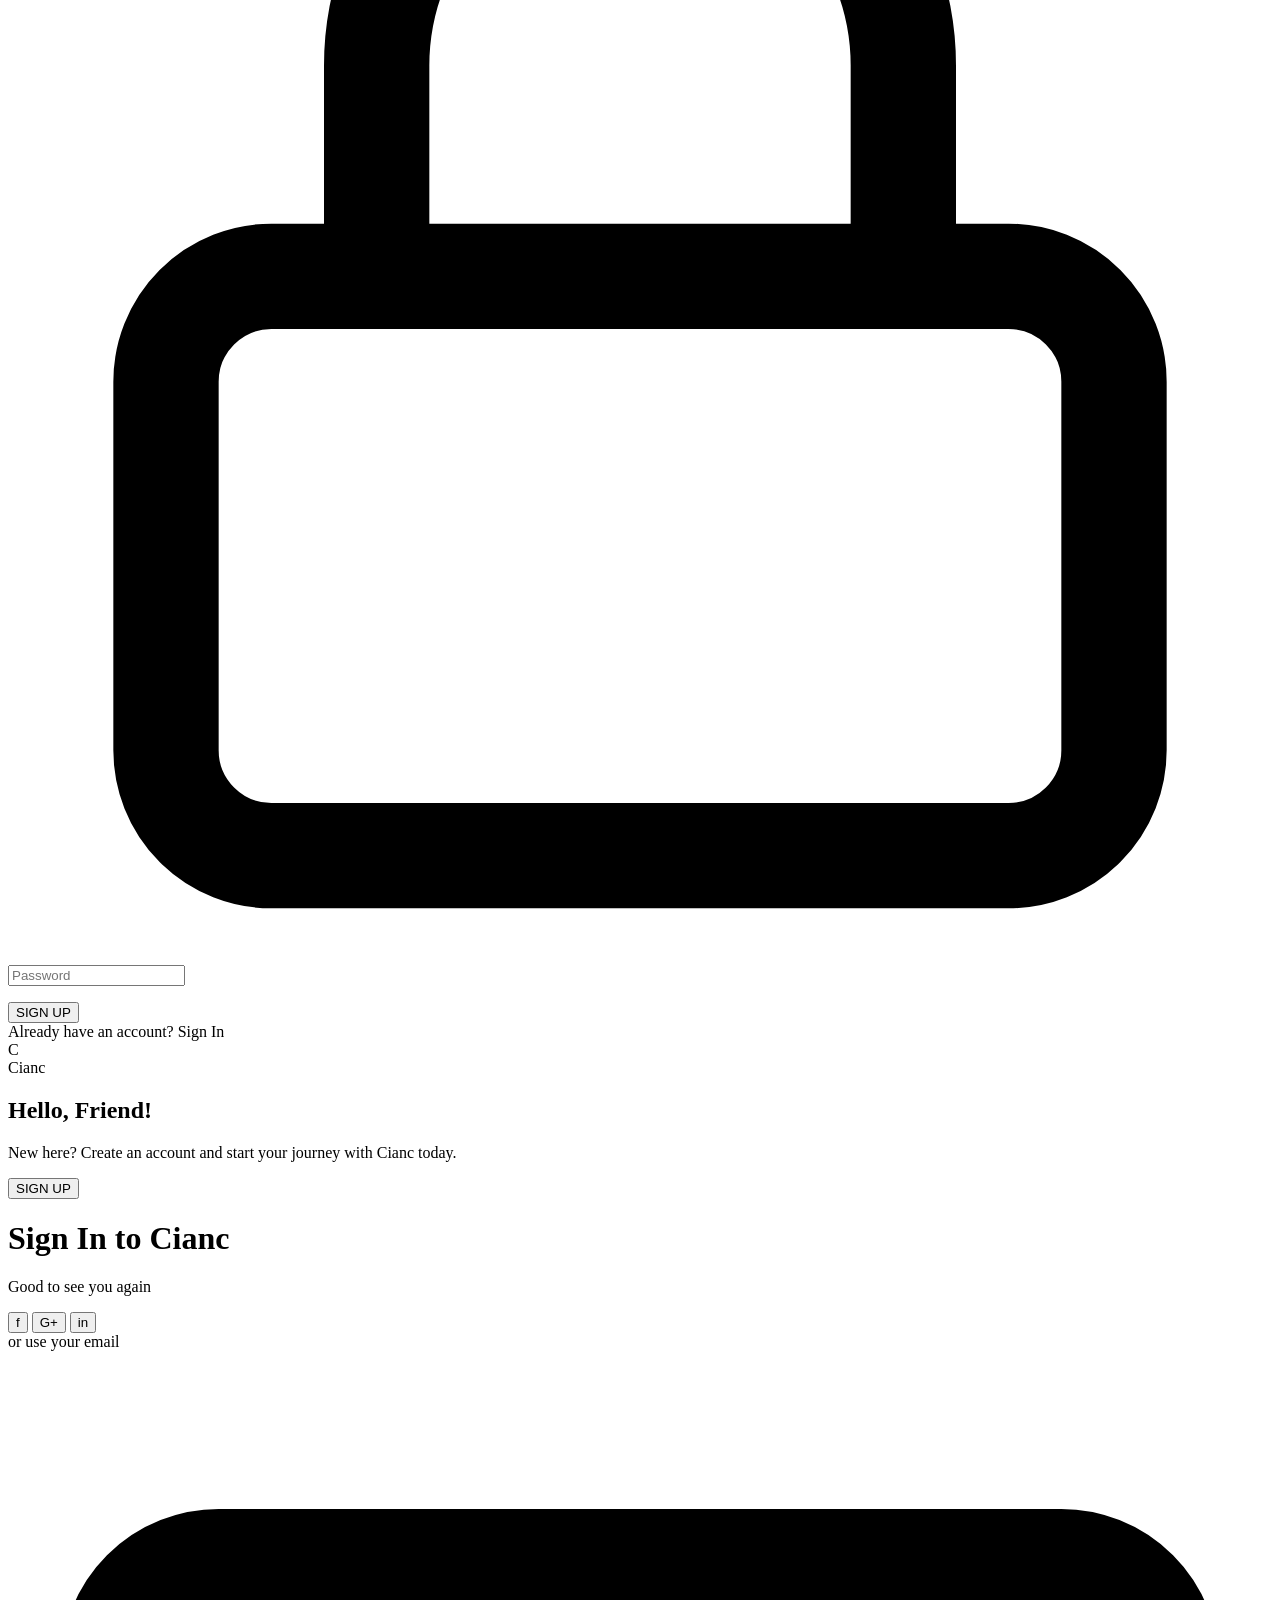
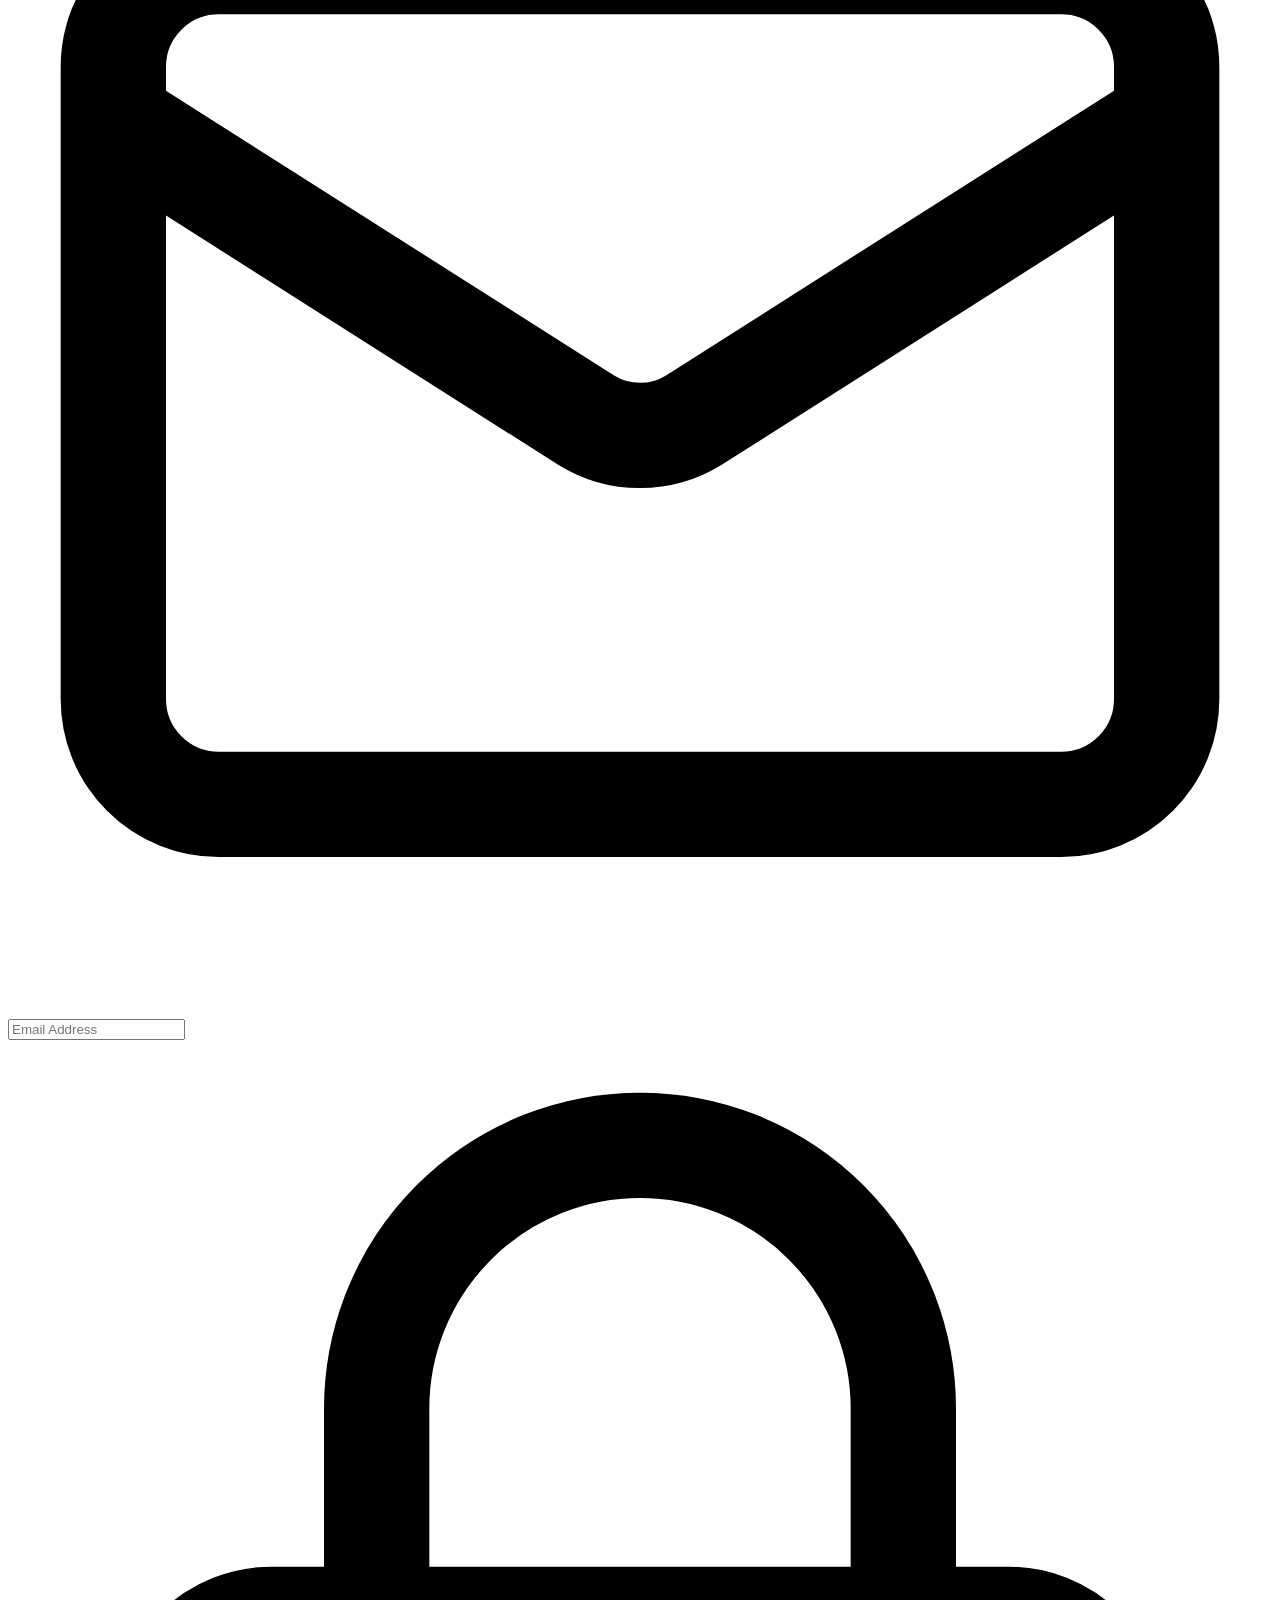
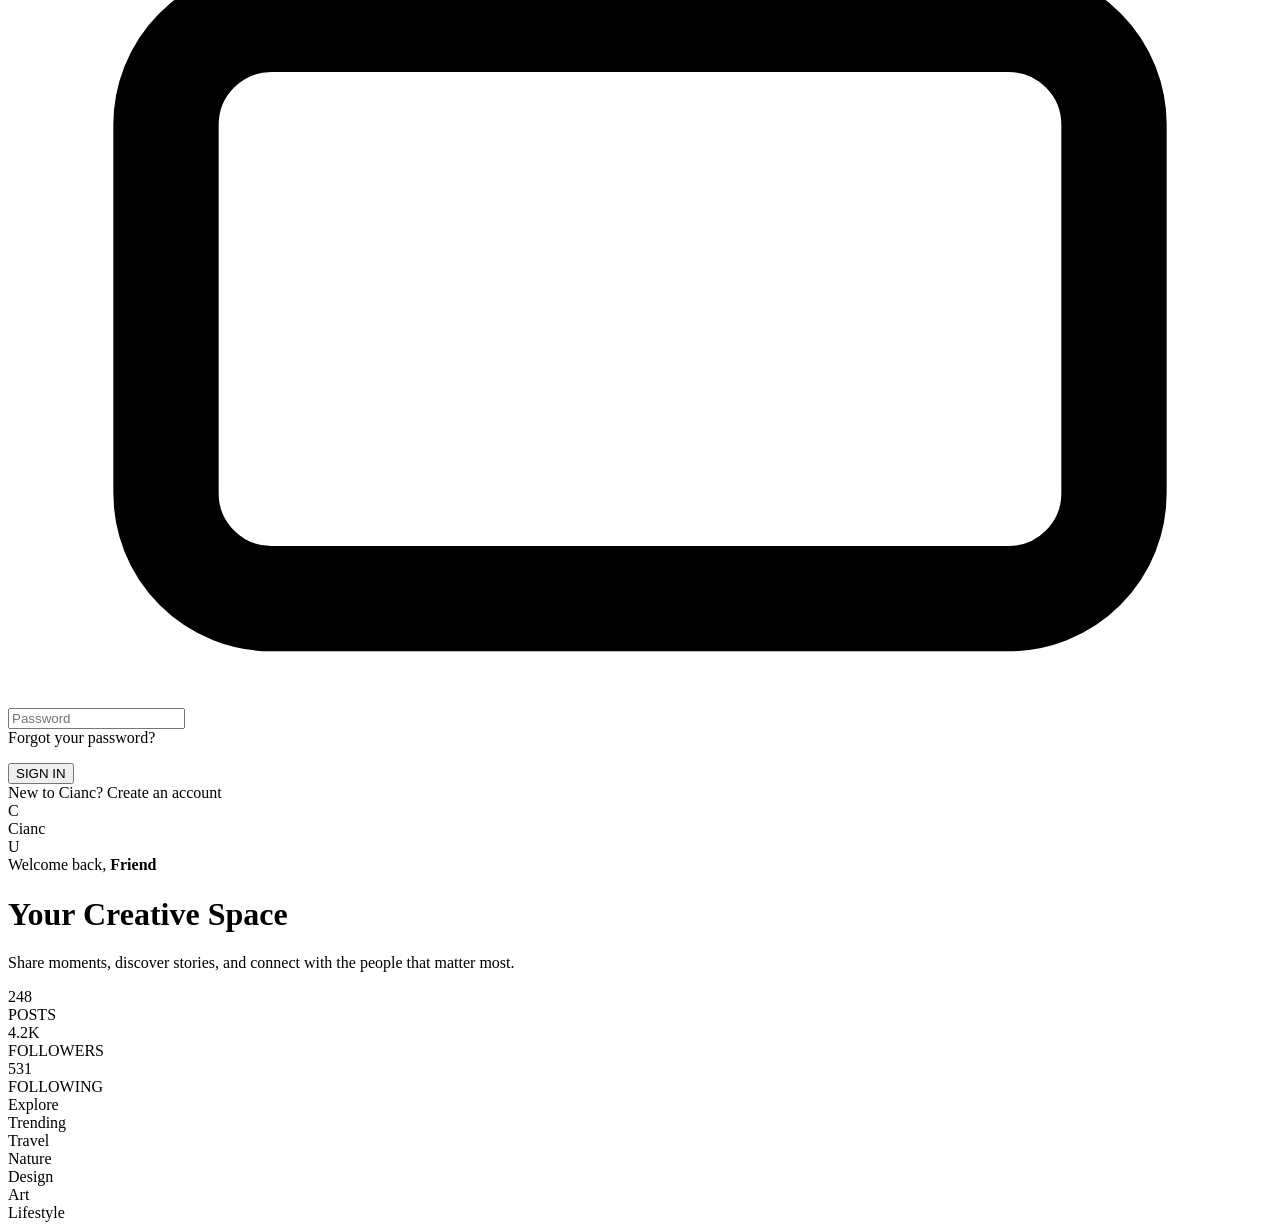
==== commit 2f0efff8: "Add initial HTML structure for Cianc" ====
--- a/Home/index.html
+++ b/Home/index.html
@@ -1,274 +1,15 @@
 <!DOCTYPE html>
 <html lang="en">
 <head>
-<meta charset="UTF-8">
-<meta name="viewport" content="width=device-width, initial-scale=1.0">
-<title>Cianc</title>
-<style>
-@import url('https://fonts.googleapis.com/css2?family=Playfair+Display:wght@700&family=DM+Sans:wght@300;400;500;600&display=swap');
-
-*, *::before, *::after { box-sizing: border-box; margin: 0; padding: 0; }
-
-:root {
-  --grad: linear-gradient(135deg, #f09433 0%, #e6683c 25%, #dc2743 50%, #cc2366 75%, #bc1888 100%);
-}
-
-html, body {
-  width: 100%; height: 100%;
-  font-family: 'DM Sans', Arial, sans-serif;
-  background: #0d0d0d;
-  overflow: hidden;
-}
-
-#bg {
-  position: fixed; inset: 0; z-index: 0;
-  background: #0d0d0d; overflow: hidden;
-}
-#bg::before {
-  content: ''; position: absolute;
-  width: 600px; height: 600px; border-radius: 50%;
-  background: radial-gradient(circle, rgba(220,39,67,.22) 0%, transparent 70%);
-  top: -200px; right: -150px;
-  animation: blob 7s ease-in-out infinite;
-}
-#bg::after {
-  content: ''; position: absolute;
-  width: 500px; height: 500px; border-radius: 50%;
-  background: radial-gradient(circle, rgba(188,24,136,.18) 0%, transparent 70%);
-  bottom: -150px; left: -100px;
-  animation: blob 9s ease-in-out infinite reverse;
-}
-@keyframes blob { 0%,100%{transform:scale(1)} 50%{transform:scale(1.2)} }
-
-.view {
-  position: fixed; inset: 0; z-index: 1;
-  display: flex; align-items: center; justify-content: center;
-  opacity: 0; pointer-events: none;
-  transition: opacity .5s ease, transform .5s ease;
-  transform: translateY(20px);
-}
-.view.active { opacity: 1; pointer-events: all; transform: translateY(0); }
-
-/* SPLIT CARD */
-.split-card {
-  display: flex; width: 800px; max-width: 96vw;
-  min-height: 520px; border-radius: 28px; overflow: hidden;
-  box-shadow: 0 40px 100px rgba(0,0,0,.7);
-  border: 1px solid rgba(255,255,255,.07);
-}
-
-.panel {
-  width: 290px; flex-shrink: 0;
-  background: var(--grad);
-  padding: 44px 36px;
-  display: flex; flex-direction: column; justify-content: space-between;
-  position: relative; overflow: hidden;
-}
-.panel::before {
-  content:''; position:absolute; width:220px; height:220px; border-radius:50%;
-  background:rgba(255,255,255,.12); top:-70px; right:-70px;
-}
-.panel::after {
-  content:''; position:absolute; width:160px; height:160px; border-radius:50%;
-  background:rgba(255,255,255,.08); bottom:-50px; left:-50px;
-}
-.panel-brand { display:flex; align-items:center; gap:10px; z-index:1; }
-.panel-icon {
-  width:38px; height:38px; border-radius:10px;
-  background:rgba(255,255,255,.25);
-  display:flex; align-items:center; justify-content:center;
-  font-size:18px; font-weight:700; color:#fff;
-  font-family:'Playfair Display',Georgia,serif;
-}
-.panel-name { font-family:'Playfair Display',Georgia,serif; font-size:22px; color:#fff; font-weight:700; }
-.panel-body { z-index:1; }
-.panel-body h2 {
-  font-family:'Playfair Display',Georgia,serif;
-  font-size:27px; color:#fff; margin-bottom:12px; line-height:1.2;
-}
-.panel-body p { font-size:14px; color:rgba(255,255,255,.75); line-height:1.65; font-weight:300; }
-
-.form-panel {
-  flex:1; background:rgba(18,18,18,.98);
-  padding:48px 44px;
-  display:flex; flex-direction:column; justify-content:center;
-}
-.form-panel h1 {
-  font-family:'Playfair Display',Georgia,serif;
-  font-size:28px; color:#fff; margin-bottom:6px;
-}
-.form-panel .sub { font-size:13px; color:rgba(255,255,255,.38); margin-bottom:26px; font-weight:300; }
-
-.socials { display:flex; gap:10px; margin-bottom:18px; }
-.soc-btn {
-  flex:1; height:44px; border-radius:12px;
-  background:rgba(255,255,255,.05);
-  border:1px solid rgba(255,255,255,.11);
-  color:rgba(255,255,255,.55); font-size:14px;
-  cursor:pointer; display:flex; align-items:center; justify-content:center;
-  font-family:'DM Sans',Arial,sans-serif;
-  transition:background .2s,color .2s;
-}
-.soc-btn:hover { background:rgba(255,255,255,.1); color:#fff; }
-
-.divider {
-  display:flex; align-items:center; gap:10px;
-  color:rgba(255,255,255,.22); font-size:12px; margin:14px 0;
-}
-.divider::before,.divider::after { content:''; flex:1; height:1px; background:rgba(255,255,255,.1); }
-
-.field { position:relative; margin-bottom:13px; }
-.field svg {
-  position:absolute; left:15px; top:50%; transform:translateY(-50%);
-  width:15px; height:15px; color:rgba(255,255,255,.28); pointer-events:none;
-}
-.field input {
-  width:100%; height:50px; padding:0 16px 0 42px;
-  background:rgba(255,255,255,.06);
-  border:1px solid rgba(255,255,255,.1);
-  border-radius:13px; color:#fff;
-  font-family:'DM Sans',Arial,sans-serif; font-size:14px; outline:none;
-  transition:border-color .2s,box-shadow .2s;
-}
-.field input::placeholder { color:rgba(255,255,255,.28); }
-.field input:focus {
-  border-color:#dc2743;
-  box-shadow:0 0 0 3px rgba(220,39,67,.13);
-  background:rgba(255,255,255,.08);
-}
-
-.errmsg { color:#ff6b6b; font-size:12px; padding-left:4px; margin-top:-6px; margin-bottom:8px; display:none; }
-.errmsg.show { display:block; }
-
-.forgot { text-align:right; margin-top:-4px; margin-bottom:12px; font-size:12px; }
-.forgot a {
-  background:var(--grad); -webkit-background-clip:text;
-  -webkit-text-fill-color:transparent; background-clip:text; cursor:pointer;
-}
-
-.btn-primary {
-  width:100%; height:52px; border-radius:14px;
-  background:var(--grad); border:none; color:#fff;
-  font-family:'DM Sans',Arial,sans-serif;
-  font-size:14px; font-weight:600; letter-spacing:1.2px;
-  cursor:pointer; margin-top:6px; position:relative; overflow:hidden;
-  transition:transform .2s,box-shadow .2s;
-}
-.btn-primary:hover { transform:translateY(-2px); box-shadow:0 14px 34px rgba(220,39,67,.32); }
-.btn-primary:active { transform:none; }
-.btn-primary .spin {
-  display:none; width:18px; height:18px; margin:0 auto;
-  border:2px solid rgba(255,255,255,.35); border-top-color:#fff;
-  border-radius:50%; animation:spin .6s linear infinite;
-}
-@keyframes spin { to{transform:rotate(360deg)} }
-.btn-primary.loading .lbl { display:none; }
-.btn-primary.loading .spin { display:block; }
-
-.btn-outline {
-  width:100%; height:48px; border-radius:24px;
-  background:transparent; border:2px solid rgba(255,255,255,.55); color:#fff;
-  font-family:'DM Sans',Arial,sans-serif;
-  font-size:13px; font-weight:600; letter-spacing:1px;
-  cursor:pointer; margin-top:22px; z-index:1; position:relative;
-  transition:background .2s;
-}
-.btn-outline:hover { background:rgba(255,255,255,.15); }
-
-.link-row { text-align:center; margin-top:18px; font-size:13px; color:rgba(255,255,255,.38); }
-.link-row a {
-  background:var(--grad); -webkit-background-clip:text;
-  -webkit-text-fill-color:transparent; background-clip:text;
-  cursor:pointer; font-weight:500;
-}
-
-/* HOME */
-#view-home { flex-direction:column; overflow-y:auto; overflow-x:hidden; align-items:stretch; }
-.nav {
-  position:sticky; top:0;
-  background:rgba(10,10,10,.92); backdrop-filter:blur(14px);
-  border-bottom:1px solid rgba(255,255,255,.06);
-  height:62px; display:flex; align-items:center;
-  justify-content:space-between; padding:0 30px; z-index:10; flex-shrink:0;
-}
-.nav-brand { display:flex; align-items:center; gap:10px; }
-.nav-icon {
-  width:34px; height:34px; border-radius:10px; background:var(--grad);
-  display:flex; align-items:center; justify-content:center;
-  font-size:16px; font-weight:700; color:#fff;
-  font-family:'Playfair Display',Georgia,serif;
-}
-.nav-title {
-  font-family:'Playfair Display',Georgia,serif; font-size:22px;
-  background:var(--grad); -webkit-background-clip:text;
-  -webkit-text-fill-color:transparent; background-clip:text;
-}
-.nav-av {
-  width:36px; height:36px; border-radius:50%; background:var(--grad);
-  display:flex; align-items:center; justify-content:center;
-  font-size:14px; font-weight:600; color:#fff; cursor:pointer;
-}
-
-.home-inner { max-width:860px; margin:0 auto; padding:50px 24px 70px; width:100%; }
-.hero { text-align:center; padding:30px 0 36px; }
-.hero-greet { font-size:13px; color:rgba(255,255,255,.35); margin-bottom:10px; }
-.hero-greet strong { color:rgba(255,255,255,.65); font-weight:500; }
-.hero h1 {
-  font-family:'Playfair Display',Georgia,serif; font-size:48px; line-height:1.1;
-  background:var(--grad); -webkit-background-clip:text;
-  -webkit-text-fill-color:transparent; background-clip:text; margin-bottom:14px;
-}
-.hero p { font-size:15px; color:rgba(255,255,255,.38); max-width:400px; margin:0 auto; line-height:1.7; font-weight:300; }
-
-.stats { display:grid; grid-template-columns:repeat(3,1fr); gap:14px; margin:28px 0; }
-.stat {
-  background:rgba(255,255,255,.04); border:1px solid rgba(255,255,255,.07);
-  border-radius:18px; padding:26px; text-align:center;
-}
-.stat-n {
-  font-family:'Playfair Display',Georgia,serif; font-size:34px;
-  background:var(--grad); -webkit-background-clip:text;
-  -webkit-text-fill-color:transparent; background-clip:text;
-}
-.stat-l { font-size:11px; color:rgba(255,255,255,.3); margin-top:4px; letter-spacing:.6px; }
-
-.sec-title { font-family:'Playfair Display',Georgia,serif; font-size:19px; color:#fff; margin:32px 0 14px; }
-.grid { display:grid; grid-template-columns:repeat(3,1fr); gap:10px; }
-.tile { aspect-ratio:1; border-radius:16px; position:relative; overflow:hidden; cursor:pointer; }
-.tile:nth-child(1){background:var(--grad)}
-.tile:nth-child(2){background:linear-gradient(135deg,#4facfe,#00f2fe)}
-.tile:nth-child(3){background:linear-gradient(135deg,#43e97b,#38f9d7)}
-.tile:nth-child(4){background:linear-gradient(135deg,#fa709a,#fee140)}
-.tile:nth-child(5){background:linear-gradient(135deg,#a18cd1,#fbc2eb)}
-.tile:nth-child(6){background:linear-gradient(135deg,#ffecd2,#fcb69f)}
-.tile::after { content:''; position:absolute; inset:0; background:rgba(0,0,0,0); transition:background .2s; }
-.tile:hover::after { background:rgba(0,0,0,.25); }
-.tile-lbl {
-  position:absolute; bottom:12px; left:12px; color:#fff;
-  font-size:12px; font-weight:500; z-index:1;
-  text-shadow:0 2px 6px rgba(0,0,0,.35);
-}
-
-.toast {
-  position:fixed; bottom:28px; left:50%;
-  transform:translateX(-50%) translateY(16px);
-  background:rgba(25,25,25,.96); border:1px solid rgba(255,255,255,.1);
-  color:#fff; font-size:13px; padding:11px 22px; border-radius:50px;
-  backdrop-filter:blur(14px); opacity:0; transition:all .3s; z-index:999; white-space:nowrap;
-}
-.toast.show { opacity:1; transform:translateX(-50%) translateY(0); }
-
-@media(max-width:640px){
-  .split-card{flex-direction:column}
-  .panel{width:100%;padding:28px 24px}
-  .form-panel{padding:28px 22px}
-  .stats{grid-template-columns:repeat(2,1fr)}
-  .grid{grid-template-columns:repeat(2,1fr)}
-  .hero h1{font-size:34px}
-}
-</style>
+  <meta charset="UTF-8">
+  <meta name="viewport" content="width=device-width, initial-scale=1.0">
+  <title>Cianc</title>
+  <link rel="preconnect" href="https://fonts.googleapis.com">
+  <link href="https://fonts.googleapis.com/css2?family=Playfair+Display:wght@700&family=DM+Sans:wght@300;400;500;600&display=swap" rel="stylesheet">
+  <link rel="stylesheet" href="style.css">
 </head>
 <body>
+
 <div id="bg"></div>
 <div class="toast" id="toast"></div>
 
@@ -309,7 +50,8 @@
       </div>
       <p class="errmsg" id="su-err"></p>
       <button class="btn-primary" id="su-btn" onclick="doSignup()">
-        <span class="lbl">SIGN UP</span><div class="spin"></div>
+        <span class="lbl">SIGN UP</span>
+        <div class="spin"></div>
       </button>
       <div class="link-row">Already have an account? <a onclick="go('login')">Sign In</a></div>
     </div>
@@ -318,8 +60,8 @@
 
 <!-- ====== LOGIN ====== -->
 <div class="view" id="view-login">
-  <div class="split-card" style="flex-direction:row-reverse">
-    <div class="panel" style="border-radius:0 28px 28px 0">
+  <div class="split-card reverse">
+    <div class="panel panel-right">
       <div class="panel-brand">
         <div class="panel-icon">C</div>
         <span class="panel-name">Cianc</span>
@@ -330,7 +72,7 @@
         <button class="btn-outline" onclick="go('signup')">SIGN UP</button>
       </div>
     </div>
-    <div class="form-panel" style="border-radius:28px 0 0 28px">
+    <div class="form-panel form-panel-left">
       <h1>Sign In to Cianc</h1>
       <p class="sub">Good to see you again</p>
       <div class="socials">
@@ -350,7 +92,8 @@
       <div class="forgot"><a>Forgot your password?</a></div>
       <p class="errmsg" id="li-err"></p>
       <button class="btn-primary" id="li-btn" onclick="doLogin()">
-        <span class="lbl">SIGN IN</span><div class="spin"></div>
+        <span class="lbl">SIGN IN</span>
+        <div class="spin"></div>
       </button>
       <div class="link-row">New to Cianc? <a onclick="go('signup')">Create an account</a></div>
     </div>
@@ -370,7 +113,7 @@
     <div class="hero">
       <div class="hero-greet">Welcome back, <strong id="uname">Friend</strong></div>
       <h1>Your Creative Space</h1>
-      <p>Share moments, discover stories, and connect with the people that matter most to you.</p>
+      <p>Share moments, discover stories, and connect with the people that matter most.</p>
     </div>
     <div class="stats">
       <div class="stat"><div class="stat-n">248</div><div class="stat-l">POSTS</div></div>
@@ -379,80 +122,16 @@
     </div>
     <div class="sec-title">Explore</div>
     <div class="grid">
-      <div class="tile"><span class="tile-lbl">Trending</span></div>
-      <div class="tile"><span class="tile-lbl">Travel</span></div>
-      <div class="tile"><span class="tile-lbl">Nature</span></div>
-      <div class="tile"><span class="tile-lbl">Design</span></div>
-      <div class="tile"><span class="tile-lbl">Art</span></div>
-      <div class="tile"><span class="tile-lbl">Lifestyle</span></div>
+      <div class="tile t1"><span class="tile-lbl">Trending</span></div>
+      <div class="tile t2"><span class="tile-lbl">Travel</span></div>
+      <div class="tile t3"><span class="tile-lbl">Nature</span></div>
+      <div class="tile t4"><span class="tile-lbl">Design</span></div>
+      <div class="tile t5"><span class="tile-lbl">Art</span></div>
+      <div class="tile t6"><span class="tile-lbl">Lifestyle</span></div>
     </div>
   </div>
 </div>
 
-<script>
-var user = {};
-
-function go(to) {
-  document.querySelectorAll('.view').forEach(function(v) {
-    v.classList.remove('active');
-  });
-  var next = document.getElementById('view-' + to);
-  next.style.transform = 'translateY(20px)';
-  setTimeout(function() { next.classList.add('active'); }, 20);
-}
-
-function toast(msg) {
-  var t = document.getElementById('toast');
-  t.textContent = msg;
-  t.classList.add('show');
-  setTimeout(function() { t.classList.remove('show'); }, 3000);
-}
-
-function setLoading(id, on) {
-  document.getElementById(id).classList[on ? 'add' : 'remove']('loading');
-}
-
-function doSignup() {
-  var n = document.getElementById('su-name').value.trim();
-  var e = document.getElementById('su-email').value.trim();
-  var p = document.getElementById('su-pass').value;
-  var err = document.getElementById('su-err');
-  if (!n || !e || !p) { err.textContent = 'Please fill in all fields.'; err.classList.add('show'); return; }
-  if (p.length < 6) { err.textContent = 'Password must be at least 6 characters.'; err.classList.add('show'); return; }
-  err.classList.remove('show');
-  setLoading('su-btn', true);
-  user = { name: n, email: e };
-  setTimeout(function() { setLoading('su-btn', false); goHome(); }, 1300);
-}
-
-function doLogin() {
-  var e = document.getElementById('li-email').value.trim();
-  var p = document.getElementById('li-pass').value;
-  var err = document.getElementById('li-err');
-  if (!e || !p) { err.textContent = 'Please enter your email and password.'; err.classList.add('show'); return; }
-  err.classList.remove('show');
-  setLoading('li-btn', true);
-  user = { name: e.split('@')[0], email: e };
-  setTimeout(function() { setLoading('li-btn', false); goHome(); }, 1300);
-}
-
-function goHome() {
-  var name = user.name ? user.name.charAt(0).toUpperCase() + user.name.slice(1) : 'Friend';
-  document.getElementById('uname').textContent = name;
-  document.getElementById('nav-av').textContent = name.charAt(0).toUpperCase();
-  document.querySelectorAll('.view').forEach(function(v) { v.classList.remove('active'); });
-  var home = document.getElementById('view-home');
-  home.style.transform = 'translateY(20px)';
-  setTimeout(function() { home.classList.add('active'); }, 20);
-  setTimeout(function() { toast('Welcome to Cianc, ' + name + '!'); }, 600);
-}
-
-document.addEventListener('keydown', function(e) {
-  if (e.key !== 'Enter') return;
-  if (document.getElementById('view-signup').classList.contains('active')) doSignup();
-  else if (document.getElementById('view-login').classList.contains('active')) doLogin();
-});
-</script>
+<script src="script.js"></script>
 </body>
-     </html>
-     
+</html>
